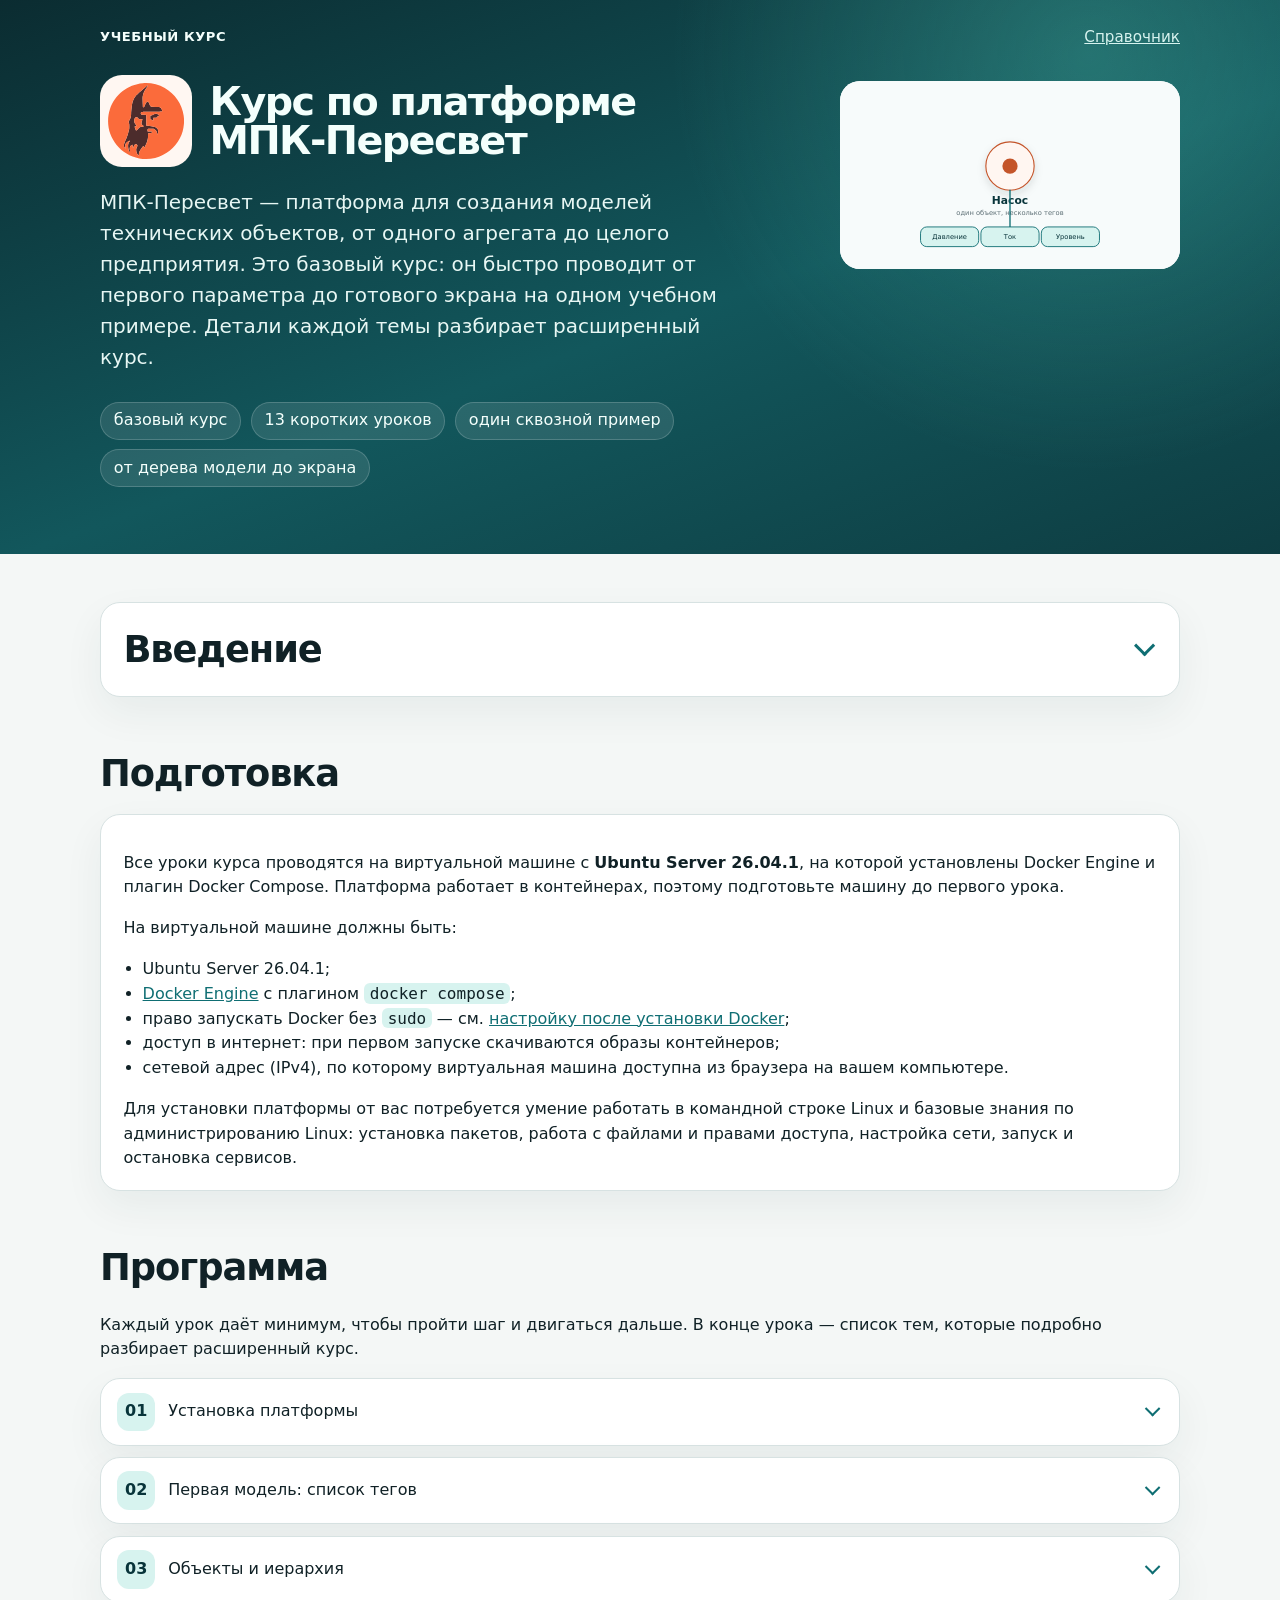
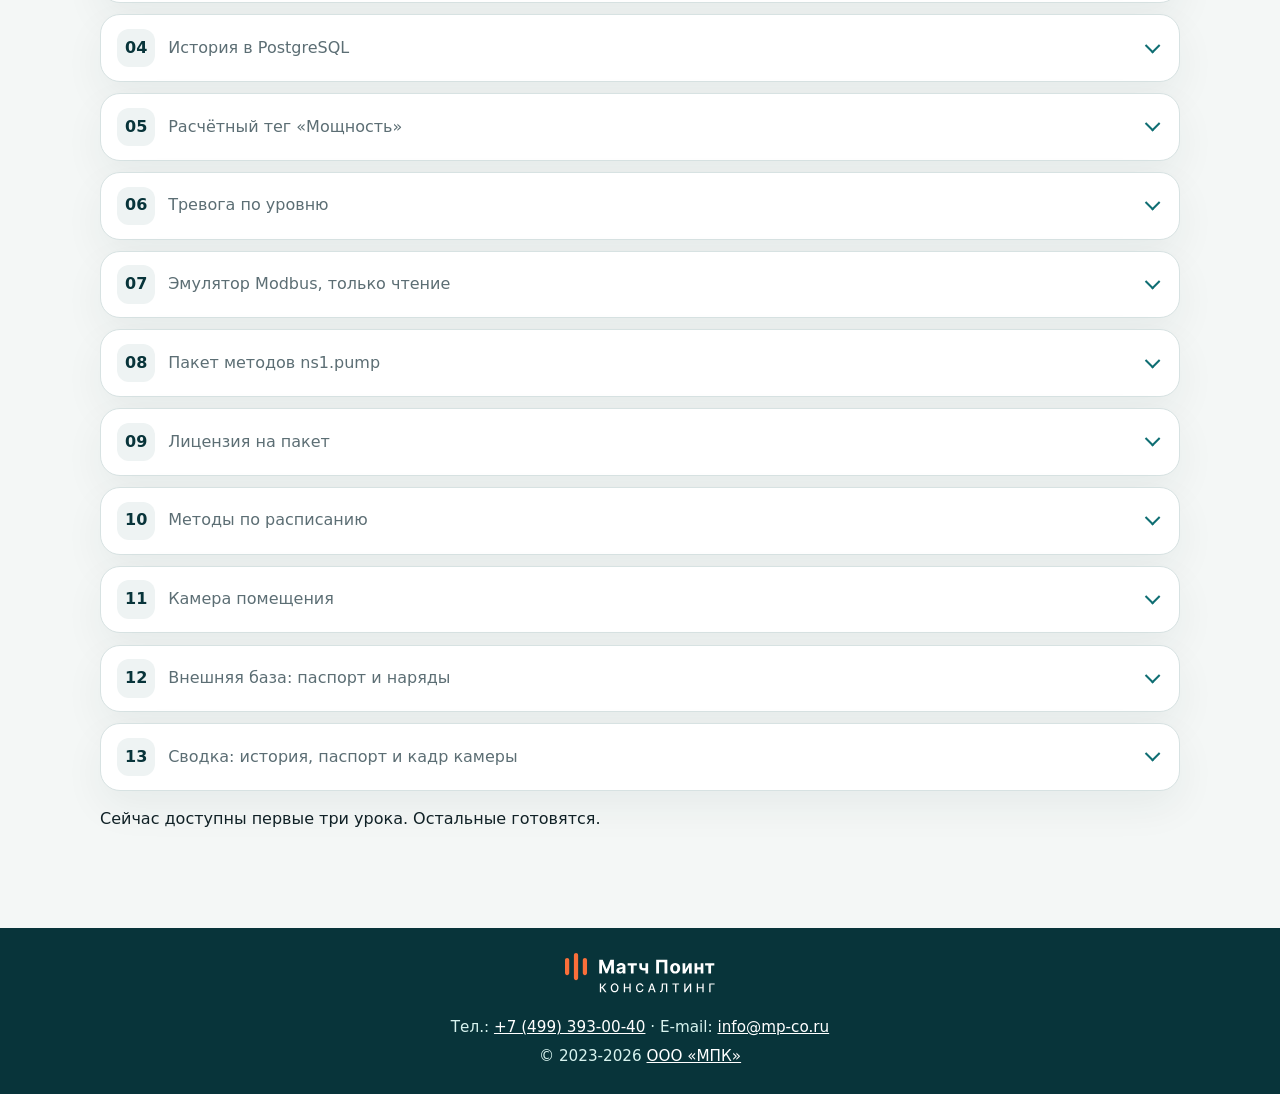
==== 01.base/index.html @ 76dfd1cc "превый урок" ====
<!DOCTYPE html>
<html lang="ru">
<head>
  <meta charset="utf-8">
  <meta name="viewport" content="width=device-width, initial-scale=1">
  <title>Курс по платформе МПК-Пересвет</title>
  <link rel="stylesheet" href="course.css">
</head>
<body>
  <svg class="svg-sprite" aria-hidden="true">
    <symbol id="icon-tree" viewBox="0 0 120 90"><rect x="44" y="6" width="32" height="16" rx="5" fill="#d7f3ef" stroke="#0f6e73"/><path d="M60 22v10M30 32h60M30 32v8M90 32v8" stroke="#0f6e73"/><rect x="14" y="40" width="32" height="16" rx="5" fill="#ffffff" stroke="#0f6e73"/><rect x="74" y="40" width="32" height="16" rx="5" fill="#ffffff" stroke="#0f6e73"/><path d="M30 56v10M22 66h16M22 66v6M38 66v6M90 56v10M82 66h16M82 66v6M98 66v6" stroke="#0f6e73"/><circle cx="22" cy="78" r="4" fill="#d7f3ef" stroke="#0f6e73"/><circle cx="38" cy="78" r="4" fill="#d7f3ef" stroke="#0f6e73"/><circle cx="82" cy="78" r="4" fill="#d7f3ef" stroke="#0f6e73"/><circle cx="98" cy="78" r="4" fill="#fff6f1" stroke="#0f6e73"/></symbol>
    <symbol id="icon-events" viewBox="0 0 120 90"><rect x="6" y="8" width="30" height="18" rx="5" fill="#ffffff" stroke="#0f6e73"/><circle cx="21" cy="17" r="4" fill="#d7f3ef" stroke="#0f6e73"/><g><path d="M21 38l11 19h-22Z" fill="#fff6f1" stroke="#c4552a"/><path d="M21 44v6" stroke="#c4552a"/></g><circle cx="21" cy="74" r="10" fill="#fff" stroke="#0f6e73"/><path d="M21 68v6l4 3" stroke="#0f6e73"/><path d="M38 17c18 0 18 28 34 28M34 47h38M33 74c20 0 20-29 39-29" stroke="#0f6e73"/><rect x="74" y="30" width="40" height="30" rx="5" fill="#d7f3ef" stroke="#0f6e73"/><text x="94" y="50" text-anchor="middle" font-size="11" font-weight="700" fill="#08343a" stroke="none">f(x)</text></symbol>
    <symbol id="icon-model" viewBox="0 0 120 90"><rect x="6" y="6" width="30" height="20" rx="5" fill="#ffffff" stroke="#0f6e73"/><path d="M12 12h18M12 18h10" stroke="#0f6e73"/><rect x="6" y="34" width="30" height="20" rx="5" fill="#ffffff" stroke="#0f6e73"/><circle cx="21" cy="44" r="5" fill="#d7f3ef" stroke="#0f6e73"/><path d="M8 64v18c0 5 26 5 26 0v-18" fill="#ffffff" stroke="#0f6e73"/><ellipse cx="21.0" cy="64" rx="13.0" ry="4" fill="#d7f3ef" stroke="#0f6e73"/><path d="M38 16c16 0 16 28 32 28M38 44h32M36 72c18 0 18-28 34-28" stroke="#0f6e73"/><circle cx="92" cy="44" r="22" fill="#d7f3ef" stroke="#0f6e73"/><path d="M84 36v16M84 44h16M100 36v16" stroke="#0f6e73"/><circle cx="84" cy="36" r="3" fill="#ffffff" stroke="#0f6e73"/><circle cx="84" cy="52" r="3" fill="#ffffff" stroke="#0f6e73"/><circle cx="100" cy="36" r="3" fill="#ffffff" stroke="#0f6e73"/><circle cx="100" cy="52" r="3" fill="#ffffff" stroke="#0f6e73"/></symbol>
    <symbol id="icon-method" viewBox="0 0 120 90"><rect x="4" y="32" width="30" height="22" rx="5" fill="#ffffff" stroke="#0f6e73"/><circle cx="19" cy="43" r="4" fill="#d7f3ef" stroke="#0f6e73"/><path d="M36 43H44" stroke="#0f6e73"/><path d="M42 39l6 4-6 4" fill="#0f6e73" stroke="none"/><rect x="48" y="24" width="36" height="38" rx="5" fill="#d7f3ef" stroke="#0f6e73"/><text x="66" y="48" text-anchor="middle" font-size="11" font-weight="700" fill="#08343a" stroke="none">f(x)</text><path d="M86 43H94" stroke="#0f6e73"/><path d="M92 39l6 4-6 4" fill="#0f6e73" stroke="none"/><rect x="98" y="33" width="20" height="20" rx="10" fill="#fff6f1" stroke="#c4552a"/><path d="M66 22V10M52 10h28" stroke="#c4552a"/><path d="M54 70v12c0 5 24 5 24 0v-12" fill="#ffffff" stroke="#0f6e73"/><ellipse cx="66.0" cy="70" rx="12.0" ry="4" fill="#d7f3ef" stroke="#0f6e73"/></symbol>
    <symbol id="icon-api" viewBox="0 0 120 90"><rect x="4" y="26" width="44" height="36" rx="5" fill="#d7f3ef" stroke="#0f6e73"/><path d="M12 36h28M12 44h20M12 52h24" stroke="#0f6e73"/><path d="M50 22H70" stroke="#0f6e73"/><path d="M68 18l6 4-6 4" fill="#0f6e73" stroke="none"/><path d="M50 44H70" stroke="#0f6e73"/><path d="M68 40l6 4-6 4" fill="#0f6e73" stroke="none"/><path d="M50 66H70" stroke="#0f6e73"/><path d="M68 62l6 4-6 4" fill="#0f6e73" stroke="none"/><rect x="76" y="10" width="40" height="22" rx="5" fill="#ffffff" stroke="#0f6e73"/><text x="96" y="25" text-anchor="middle" font-size="10" font-weight="700" fill="#08343a" stroke="none">ERP</text><rect x="76" y="34" width="40" height="20" rx="5" fill="#ffffff" stroke="#0f6e73"/><text x="96" y="48" text-anchor="middle" font-size="10" font-weight="700" fill="#08343a" stroke="none">MES</text><rect x="76" y="56" width="40" height="22" rx="5" fill="#ffffff" stroke="#0f6e73"/><text x="96" y="71" text-anchor="middle" font-size="10" font-weight="700" fill="#08343a" stroke="none">BI</text></symbol>
    <symbol id="icon-screen" viewBox="0 0 120 90"><rect x="8" y="6" width="104" height="64" rx="5" fill="#ffffff" stroke="#0f6e73"/><path d="M44 80h32M60 70v10" stroke="#0f6e73"/><path d="M16 52l14-14 12 8 14-20 12 10" stroke="#c4552a"/><rect x="76" y="16" width="30" height="22" rx="5" fill="#d7f3ef" stroke="#0f6e73"/><path d="M80 34h6v-8h-6zM89 34h6v-12h-6zM98 34h6v-5h-6z" fill="#0f6e73" stroke="none"/><rect x="76" y="44" width="30" height="18" rx="5" fill="#fff6f1" stroke="#c4552a"/><circle cx="91" cy="53" r="4" fill="#c4552a" stroke="none"/></symbol>
    <symbol id="icon-package" viewBox="0 0 120 90"><path d="M20 30 60 12l40 18-40 18-40-18Z" fill="#d7f3ef" stroke="#0f6e73"/><path d="M20 30v34l40 18 40-18V30M60 48v34" fill="none" stroke="#0f6e73"/><rect x="28" y="44" width="22" height="12" rx="5" fill="#ffffff" stroke="#0f6e73"/><rect x="28" y="60" width="22" height="12" rx="5" fill="#ffffff" stroke="#0f6e73"/><rect x="70" y="52" width="22" height="12" rx="5" fill="#ffffff" stroke="#0f6e73"/><text x="39" y="54" text-anchor="middle" font-size="9" font-weight="700" fill="#08343a" stroke="none">f</text><text x="39" y="70" text-anchor="middle" font-size="9" font-weight="700" fill="#08343a" stroke="none">f</text><text x="81" y="62" text-anchor="middle" font-size="9" font-weight="700" fill="#08343a" stroke="none">f</text></symbol>
    <symbol id="icon-build" viewBox="0 0 120 90"><rect x="42" y="6" width="36" height="16" rx="5" fill="#d7f3ef" stroke="#0f6e73"/><path d="M60 22v12M30 34h60M30 34v8M90 34v8" stroke="#0f6e73"/><rect x="12" y="42" width="36" height="16" rx="5" fill="#ffffff" stroke="#0f6e73"/><rect x="72" y="42" width="36" height="16" rx="5" fill="#ffffff" stroke="#0f6e73"/><path d="M90 58v10" stroke="#0f6e73"/><rect x="70" y="68" width="40" height="16" rx="8" fill="#fff6f1" stroke="#c4552a"/><text x="90" y="80" text-anchor="middle" font-size="10" font-weight="700" fill="#c4552a" stroke="none">1.0</text></symbol>
    <symbol id="icon-history" viewBox="0 0 120 90"><rect x="40" y="10" width="38" height="62" fill="#d7f3ef" stroke="none"/><path d="M8 72h106M8 72V8" stroke="#0f6e73"/><path d="M40 10v62M78 10v62" stroke="#c4552a"/><path d="M10 56l12-10 12 6 12-20 12 8 12-14 12 16 12-8 12 4" stroke="#0f6e73"/><circle cx="46" cy="32" r="3" fill="#ffffff" stroke="#0f6e73"/><circle cx="58" cy="40" r="3" fill="#ffffff" stroke="#0f6e73"/><circle cx="70" cy="26" r="3" fill="#ffffff" stroke="#0f6e73"/></symbol>
    <symbol id="icon-alert" viewBox="0 0 120 90"><path d="M8 72h70M8 72V10" stroke="#0f6e73"/><path d="M8 30h70" stroke="#c4552a"/><path d="M10 62l12-8 12 4 12-20 12-10 12 6" stroke="#0f6e73"/><path d="M78 46H86" stroke="#0f6e73"/><path d="M84 42l6 4-6 4" fill="#0f6e73" stroke="none"/><rect x="90" y="32" width="26" height="28" rx="5" fill="#d7f3ef" stroke="#0f6e73"/><text x="103" y="50" text-anchor="middle" font-size="12" font-weight="700" fill="#08343a" stroke="none">f</text><g><path d="M103 68l11 19h-22Z" fill="#fff6f1" stroke="#c4552a"/><path d="M103 74v6" stroke="#c4552a"/></g><path d="M103 60v8" stroke="#0f6e73"/></symbol>
    <symbol id="icon-modbus" viewBox="0 0 120 90"><rect x="6" y="18" width="40" height="52" rx="5" fill="#ffffff" stroke="#0f6e73"/><circle cx="16" cy="28" r="3" fill="#c4552a" stroke="#0f6e73"/><circle cx="26" cy="28" r="3" fill="#d7f3ef" stroke="#0f6e73"/><path d="M14 40h24M14 48h24M14 56h24" stroke="#0f6e73"/><path d="M46 44h12c6 0 6-10 12-10s6 20 12 20 6-10 12-10h6" stroke="#c4552a"/><rect x="98" y="32" width="18" height="24" rx="5" fill="#d7f3ef" stroke="#0f6e73"/><circle cx="107" cy="44" r="4" fill="#ffffff" stroke="#0f6e73"/><text x="26" y="84" text-anchor="middle" font-size="9" font-weight="700" fill="#0f6e73" stroke="none">Modbus</text></symbol>
    <symbol id="icon-license" viewBox="0 0 120 90"><path d="M10 34 42 20l32 14-32 14-32-14Z" fill="#d7f3ef" stroke="#0f6e73"/><path d="M10 34v28l32 14 32-14V34M42 48v28" fill="none" stroke="#0f6e73"/><path d="M86 40v-10a12 12 0 0 1 24 0v10" fill="none" stroke="#c4552a"/><rect x="80" y="40" width="36" height="30" rx="6" fill="#fff6f1" stroke="#c4552a"/><circle cx="98" cy="52" r="4" fill="#c4552a" stroke="none"/><path d="M98 56v6" stroke="#c4552a"/></symbol>
    <symbol id="icon-calendar" viewBox="0 0 120 90"><circle cx="22" cy="24" r="16" fill="#ffffff" stroke="#0f6e73"/><path d="M22 14v10l7 5" stroke="#0f6e73"/><path d="M40 24H56" stroke="#0f6e73"/><path d="M54 20l6 4-6 4" fill="#0f6e73" stroke="none"/><rect x="60" y="12" width="30" height="24" rx="5" fill="#d7f3ef" stroke="#0f6e73"/><text x="75" y="29" text-anchor="middle" font-size="12" font-weight="700" fill="#08343a" stroke="none">f</text><rect x="8" y="52" width="34" height="26" rx="5" fill="#ffffff" stroke="#0f6e73"/><circle cx="25" cy="65" r="6" fill="#d7f3ef" stroke="#0f6e73"/><path d="M42 60l8-5v20l-8-5" fill="#ffffff" stroke="#0f6e73"/><path d="M58 54v22c0 5 26 5 26 0v-22" fill="#ffffff" stroke="#0f6e73"/><ellipse cx="71.0" cy="54" rx="13.0" ry="4" fill="#d7f3ef" stroke="#0f6e73"/><rect x="92" y="48" width="24" height="32" rx="5" fill="#fff6f1" stroke="#c4552a"/><path d="M97 72l4-6 4 3 6-9" stroke="#c4552a"/></symbol>
    <symbol id="icon-check" viewBox="0 0 120 90"><rect x="6" y="10" width="74" height="56" rx="5" fill="#ffffff" stroke="#0f6e73"/><path d="M6 22h74" stroke="#0f6e73"/><circle cx="14" cy="16" r="2" fill="#c4552a" stroke="#0f6e73"/><circle cx="22" cy="16" r="2" fill="#d7f3ef" stroke="#0f6e73"/><circle cx="30" cy="16" r="2" fill="#d7f3ef" stroke="#0f6e73"/><path d="M28 44l9 9 18-18" stroke="#c4552a" stroke-width="3"/><path d="M88 34v30c0 5 26 5 26 0v-30" fill="#ffffff" stroke="#0f6e73"/><ellipse cx="101.0" cy="34" rx="13.0" ry="4" fill="#d7f3ef" stroke="#0f6e73"/><text x="101" y="84" text-anchor="middle" font-size="9" font-weight="700" fill="#0f6e73" stroke="none">PG</text></symbol>
    <symbol id="icon-book" viewBox="0 0 120 90"><path d="M10 16h40a10 10 0 0 1 10 10v54a10 10 0 0 0-10-10H10Z" fill="#ffffff" stroke="#0f6e73"/><path d="M110 16H70a10 10 0 0 0-10 10v54a10 10 0 0 1 10-10h40Z" fill="#d7f3ef" stroke="#0f6e73"/><text x="32" y="38" text-anchor="middle" font-size="9" font-weight="700" fill="#0f6e73" stroke="none">Python</text><text x="32" y="56" text-anchor="middle" font-size="9" font-weight="700" fill="#0f6e73" stroke="none">SQL</text><text x="88" y="38" text-anchor="middle" font-size="9" font-weight="700" fill="#0f6e73" stroke="none">Modbus</text><text x="88" y="56" text-anchor="middle" font-size="9" font-weight="700" fill="#0f6e73" stroke="none">Grafana</text></symbol>
    <symbol id="icon-pump" viewBox="0 0 120 90"><rect x="6" y="14" width="30" height="56" rx="6" fill="#ffffff" stroke="#0f6e73"/><rect x="9" y="40" width="24" height="27" rx="3" fill="#d7f3ef" stroke="none"/><path d="M36 60h16" stroke="#0f6e73"/><circle cx="66" cy="60" r="14" fill="#fff6f1" stroke="#c4552a"/><circle cx="66" cy="60" r="4" fill="#c4552a" stroke="none"/><path d="M80 60h34M100 60V40" stroke="#0f6e73"/><circle cx="100" cy="30" r="10" fill="#ffffff" stroke="#0f6e73"/><path d="M100 30l5-5" stroke="#c4552a"/><circle cx="66" cy="30" r="6" fill="#d7f3ef" stroke="#0f6e73"/><path d="M66 36v10" stroke="#0f6e73"/></symbol>
    <symbol id="icon-industry" viewBox="0 0 120 90"><path d="M8 80V44l22-12v12l22-12v12l22-12v48Z" fill="#ffffff" stroke="#0f6e73"/><path d="M80 80V14h12v66" fill="#d7f3ef" stroke="#0f6e73"/><path d="M8 80h104" stroke="#0f6e73"/><rect x="16" y="56" width="12" height="10" rx="5" fill="#d7f3ef" stroke="#0f6e73"/><rect x="38" y="56" width="12" height="10" rx="5" fill="#d7f3ef" stroke="#0f6e73"/><rect x="60" y="56" width="12" height="10" rx="5" fill="#d7f3ef" stroke="#0f6e73"/><circle cx="104" cy="30" r="8" fill="#fff6f1" stroke="#c4552a"/><path d="M101 30h6M104 27v6" stroke="#c4552a"/></symbol>
    <symbol id="icon-maint" viewBox="0 0 120 90"><circle cx="34" cy="44" r="18" fill="#d7f3ef" stroke="#0f6e73"/><circle cx="34" cy="44" r="7" fill="#ffffff" stroke="#0f6e73"/><path d="M34 20v6M34 62v6M10 44h6M52 44h6M17 27l4 4M47 57l4 4M17 61l4-4M47 31l4-4" stroke="#0f6e73"/><path d="M66 70h48M66 70V20" stroke="#0f6e73"/><path d="M68 60l10-4 10 2 10-12 12-16" stroke="#c4552a"/><circle cx="110" cy="30" r="3" fill="#fff6f1" stroke="#c4552a"/></symbol>
    <symbol id="icon-energy" viewBox="0 0 120 90"><rect x="10" y="10" width="50" height="64" rx="5" fill="#ffffff" stroke="#0f6e73"/><rect x="18" y="18" width="34" height="16" rx="5" fill="#d7f3ef" stroke="#0f6e73"/><text x="35" y="30" text-anchor="middle" font-size="9" font-weight="700" fill="#0f6e73" stroke="none">kWh</text><circle cx="24" cy="50" r="5" fill="#d7f3ef" stroke="#0f6e73"/><circle cx="46" cy="50" r="5" fill="#d7f3ef" stroke="#0f6e73"/><path d="M18 64h34" stroke="#0f6e73"/><path d="M86 10 72 44h14l-6 32 24-40H88l8-26Z" fill="#fff6f1" stroke="#c4552a"/></symbol>
    <symbol id="icon-hub" viewBox="0 0 120 90"><circle cx="60" cy="45" r="16" fill="#d7f3ef" stroke="#0f6e73"/><text x="60" y="49" text-anchor="middle" font-size="11" font-weight="700" fill="#0f6e73" stroke="none">M</text><rect x="4" y="8" width="32" height="18" rx="5" fill="#ffffff" stroke="#0f6e73"/><text x="20" y="21" text-anchor="middle" font-size="7" font-weight="700" fill="#0f6e73" stroke="none">SCADA</text><rect x="84" y="8" width="32" height="18" rx="5" fill="#ffffff" stroke="#0f6e73"/><text x="100" y="21" text-anchor="middle" font-size="8" font-weight="700" fill="#0f6e73" stroke="none">MES</text><rect x="4" y="64" width="32" height="18" rx="5" fill="#ffffff" stroke="#0f6e73"/><text x="20" y="77" text-anchor="middle" font-size="8" font-weight="700" fill="#0f6e73" stroke="none">ERP</text><rect x="84" y="64" width="32" height="18" rx="5" fill="#ffffff" stroke="#0f6e73"/><text x="100" y="77" text-anchor="middle" font-size="8" font-weight="700" fill="#0f6e73" stroke="none">LIMS</text><path d="M36 20l12 14M84 20 72 34M36 70l12-14M84 70 72 56" stroke="#0f6e73"/></symbol>
    <symbol id="icon-lab" viewBox="0 0 120 90"><path d="M18 10h20M22 10v24L8 72a6 6 0 0 0 6 8h28a6 6 0 0 0 6-8L34 34V10" fill="#ffffff" stroke="#0f6e73"/><path d="M14 62h28l4 10a4 4 0 0 1-4 6H14a4 4 0 0 1-4-6Z" fill="#d7f3ef" stroke="none"/><rect x="62" y="10" width="50" height="66" rx="5" fill="#ffffff" stroke="#0f6e73"/><path d="M70 22h34M70 32h26M70 42h34M70 52h20" stroke="#0f6e73"/><path d="M84 62l6 6 12-12" stroke="#c4552a" stroke-width="3"/></symbol>
    <symbol id="icon-iot" viewBox="0 0 120 90"><path d="M8 80V46l24-18 24 18v34Z" fill="#d7f3ef" stroke="#0f6e73"/><path d="M20 80V62c0-6 6-10 12-10s12 4 12 10v18" stroke="#0f6e73"/><path d="M32 52v-8M26 58c0-4 3-6 6-6M38 58c0-4-3-6-6-6" stroke="#0f6e73"/><path d="M86 80V40M78 40h16" stroke="#0f6e73"/><path d="M86 40l12-6-12-6" fill="#fff6f1" stroke="#c4552a"/><circle cx="104" cy="66" r="8" fill="#ffffff" stroke="#0f6e73"/><path d="M104 60v6l3 2" stroke="#0f6e73"/><path d="M62 22c6-6 14-6 20 0M66 28c4-4 8-4 12 0" stroke="#c4552a"/><circle cx="72" cy="34" r="2" fill="#c4552a" stroke="#c4552a"/></symbol>
  </svg>
  <header class="hero">
    <div class="wrap">
      <nav class="nav">
        <span class="brand">Учебный курс</span>
        <a href="https://mp-co-ru.github.io/peresvet/index.html">Справочник</a>
      </nav>
      <div class="hero-layout">
        <div class="hero-copy">
          <div class="hero-title">
            <img class="logo" src="pics/logo.svg" alt="Знак МПК-Пересвет">
            <h1>Курс по платформе <span>МПК-Пересвет</span></h1>
          </div>
          <p class="lead">МПК-Пересвет — платформа для создания моделей технических объектов, от одного агрегата до целого предприятия. Это базовый курс: он быстро проводит от первого параметра до готового экрана на одном учебном примере. Детали каждой темы разбирает расширенный курс.</p>
          <ul class="pills">
            <li>базовый курс</li>
            <li>13 коротких уроков</li>
            <li>один сквозной пример</li>
            <li>от дерева модели до экрана</li>
          </ul>
        </div>
        <figure class="hero-anim">
          <img src="pics/grow.svg" alt="Анимация: модель растёт от одного насоса к насосной линии и затем к модели цеха">
        </figure>
      </div>
    </div>
  </header>

  <main>
    <section class="intro-section">
      <div class="wrap">
        <details class="intro">
          <summary><h2>Введение</h2><span class="chev" aria-hidden="true"></span></summary>
        <section class="intro-part">
      <div class="wrap">
        <h2>Модель объекта</h2>
        <p>Главная задача платформы — создание модели объекта. Модель описывает объект целиком: из каких частей он состоит, какие параметры есть у каждой части, откуда берутся значения этих параметров и что должно происходить, когда они меняются.</p>
        <p>Параметр — любая величина, которая характеризует объект: давление в трубопроводе, уровень в баке, ток двигателя, температура в помещении, состояние «включён / выключен». В платформе параметр называется <b>тегом</b>. Значения тега хранятся вместе со временем, поэтому по каждому параметру доступно не только текущее значение, но и вся история.</p>
        <p>Объектом может быть отдельный насос, технологическая линия, цех или целое предприятие. Модель строится постепенно: сначала несколько параметров, затем вложенные узлы, расчёты, тревоги, подключение приборов, камер и внешних систем.</p>
        <p>Модель — единая точка доступа к данным объекта. Коннекторы записывают в теги показания приборов, методы рассчитывают значения и реагируют на события, экраны Grafana и внешние информационные системы читают данные по тем же тегам. Где физически хранятся данные — в PostgreSQL, VictoriaMetrics, во внешней базе или их возвращает метод, — для потребителя значения не имеет: он обращается к тегу модели.</p>
        <p>Модель в МПК-Пересвет состоит из двух частей.</p>
        <div class="grid model-grid">
          <article class="card"><svg class="card-icon"><use href="#icon-tree"></use></svg><div class="k">Стати&shy;ческая модель</div><p>Иерархия сущностей: объекты, теги, тревоги, методы, расписания. Глубина дерева не ограничена — от отдельного датчика до предприятия. Каждое значение тега хранится с меткой времени и кодом качества — признаком того, можно ли доверять значению.</p></article>
          <article class="card"><svg class="card-icon"><use href="#icon-events"></use></svg><div class="k">Динами&shy;ческая модель</div><p>Набор методов, которые запускаются по событиям: изменилось значение тега, возникла тревога, сработало расписание. Метод рассчитывает значения тегов, определяет, наступила ли тревога, формирует отчёт или отправляет письмо.</p></article>
        </div>
        <p>Источники событий тоже входят в модель. Расписание генерирует события по таймеру: каждую минуту, каждый час, раз в сутки. Тревога сообщает, что с объектом что-то не так. В простом случае значение параметра выходит за допустимую границу — например, уровень в баке поднимается выше 90 %. В сложном тревогу определяет метод: выполняет расчёт по нескольким параметрам и решает, возникла тревога или нет.</p>
      </div>
        </section>

        <section class="intro-part">
      <div class="wrap">
        <h2>Область применения</h2>
        <p>Платформа подходит везде, где данные нужно собрать, сохранить, обработать и показать — от проектов автоматизации на промышленных предприятиях до отдельных прикладных приложений.</p>
        <div class="grid area-grid">
          <article class="card"><svg class="card-icon"><use href="#icon-industry"></use></svg><div class="k">Промыш&shy;ленная автомати&shy;зация</div><p>Диспетчеризация цехов и производственных площадок: сбор данных с контроллеров и приборов, мнемосхемы, тревоги, история технологических параметров.</p></article>
          <article class="card"><svg class="card-icon"><use href="#icon-maint"></use></svg><div class="k">Мониторинг оборудо&shy;вания</div><p>Наработка, режимы и состояние агрегатов. Методы считают показатели эффективности, выявляют отклонения и готовят данные для планирования обслуживания.</p></article>
          <article class="card"><svg class="card-icon"><use href="#icon-energy"></use></svg><div class="k">Учёт энерго&shy;ресурсов</div><p>Электроэнергия, тепло, вода и газ по счётчикам и узлам учёта. Балансы, удельные расходы, отчёты за смену, сутки и месяц.</p></article>
          <article class="card"><svg class="card-icon"><use href="#icon-hub"></use></svg><div class="k">Интеграция информа&shy;ционных систем</div><p>Единая модель поверх АСУ ТП, MES, ERP и лабораторных баз. Платформа собирает их данные в одном месте и сама служит источником данных для других систем.</p></article>
          <article class="card"><svg class="card-icon"><use href="#icon-lab"></use></svg><div class="k">Испыта&shy;тельные стенды и лабора&shy;тории</div><p>Запись измерений во время испытаний, расчёт результатов по методике, формирование протоколов и архив испытаний.</p></article>
          <article class="card"><svg class="card-icon"><use href="#icon-iot"></use></svg><div class="k">Прикладные прило&shy;жения с данными</div><p>Умная теплица, сеть метеостанций, мониторинг экологии, учёт работы спецтехники — любые задачи, где поток данных от датчиков нужно хранить, обрабатывать и показывать.</p></article>
        </div>
      </div>
        </section>

        <section class="intro-part">
      <div class="wrap">
        <h2>Что даёт платформа</h2>
        <div class="grid feature-grid">
          <article class="card"><svg class="card-icon"><use href="#icon-model"></use></svg><div class="k">Одна модель вместо разроз&shy;ненных систем</div><p>Коннекторы читают приборы и контроллеры, камеры отдают видеопоток, интеграционные хранилища подключают внешние базы данных. Всё это становится тегами одной модели.</p></article>
          <article class="card"><svg class="card-icon"><use href="#icon-method"></use></svg><div class="k">Теги, которые вычис&shy;ляет метод</div><p>Значение тега не обязательно хранится в базе. Его может вернуть метод в момент запроса — так в модель попадают расчёты и данные других систем без копирования.</p></article>
          <article class="card"><svg class="card-icon"><use href="#icon-api"></use></svg><div class="k">Источник данных для других систем</div><p>Внешние системы читают теги через API платформы и в одном формате получают историю, расчётные значения и данные подключённых источников.</p></article>
          <article class="card"><svg class="card-icon"><use href="#icon-screen"></use></svg><div class="k">Экраны</div><p>Экраны в Grafana строятся по тем же тегам: тренды, тревоги, видео, табличные данные из внешних баз.</p></article>
          <article class="card"><svg class="card-icon"><use href="#icon-package"></use></svg><div class="k">Повторное исполь&shy;зование</div><p>Методы оформляются пакетами и переносятся между проектами. Пакет можно защитить лицензией.</p></article>
        </div>
      </div>
        </section>

        <section class="intro-part">
      <div class="wrap">
        <h2>Чему научитесь</h2>
        <div class="learn learn-grid">
          <article class="card"><svg class="card-icon"><use href="#icon-build"></use></svg><p>Установить платформу, создать первые теги и собрать из них иерархию объекта.</p></article>
          <article class="card"><svg class="card-icon"><use href="#icon-history"></use></svg><p>Читать историю тега за интервал и ограничивать выборку.</p></article>
          <article class="card"><svg class="card-icon"><use href="#icon-alert"></use></svg><p>Писать методы, которые рассчитывают значения тегов и определяют тревоги.</p></article>
          <article class="card"><svg class="card-icon"><use href="#icon-modbus"></use></svg><p>Получать данные с прибора через коннектор Modbus. Запись в устройство в курс не входит.</p></article>
          <article class="card"><svg class="card-icon"><use href="#icon-license"></use></svg><p>Собирать методы в пакет и защищать пакет лицензией.</p></article>
          <article class="card"><svg class="card-icon"><use href="#icon-calendar"></use></svg><p>Запускать методы по расписанию, подключать камеру и внешнюю базу данных, собирать сводный экран.</p></article>
        </div>
      </div>
        </section>

        <section class="intro-part">
      <div class="wrap">
        <h2>С чего можно начинать</h2>
        <div class="grid start-grid">
          <article class="card"><svg class="card-icon"><use href="#icon-check"></use></svg><div class="k">Нужно</div><p>Виртуальная машина с Ubuntu Server и Docker (раздел «Подготовка»), уверенная работа в браузере и командной строке. Установку платформы разбирает первый урок.</p></article>
          <article class="card"><svg class="card-icon"><use href="#icon-book"></use></svg><div class="k">Не обязательно</div><p>Знание Python, SQL, Modbus и Grafana. Всё необходимое объясняется в тех уроках, где оно появляется.</p></article>
          <article class="card"><svg class="card-icon"><use href="#icon-pump"></use></svg><div class="k">Учебный пример</div><p>Насосная станция «НС-1»: бак, насос, датчики давления, тока и уровня. Каждый урок добавляет к ней что-то новое.</p></article>
        </div>
      </div>
        </section>
        </details>
      </div>
    </section>

    <section id="prep" class="prep-section">
      <div class="wrap">
        <h2>Подготовка</h2>
        <div class="card prep">
          <p>Все уроки курса проводятся на виртуальной машине с <b>Ubuntu Server 26.04.1</b>, на которой установлены Docker Engine и плагин Docker Compose. Платформа работает в контейнерах, поэтому подготовьте машину до первого урока.</p>
          <p>На виртуальной машине должны быть:</p>
          <ul>
            <li>Ubuntu Server 26.04.1;</li>
            <li><a href="https://docs.docker.com/engine/install/">Docker Engine</a> с плагином <code>docker compose</code>;</li>
            <li>право запускать Docker без <code>sudo</code> — см. <a href="https://docs.docker.com/engine/install/linux-postinstall/">настройку после установки Docker</a>;</li>
            <li>доступ в интернет: при первом запуске скачиваются образы контейнеров;</li>
            <li>сетевой адрес (IPv4), по которому виртуальная машина доступна из браузера на вашем компьютере.</li>
          </ul>
          <p>Для установки платформы от вас потребуется умение работать в командной строке Linux и базовые знания по администрированию Linux: установка пакетов, работа с файлами и правами доступа, настройка сети, запуск и остановка сервисов.</p>
        </div>
      </div>
    </section>

    <section id="program">
      <div class="wrap">
        <h2>Программа</h2>
        <p>Каждый урок даёт минимум, чтобы пройти шаг и двигаться дальше. В конце урока — список тем, которые подробно разбирает расширенный курс.</p>
        <ol class="path">
          <li><details><summary><span class="n">01</span><span class="t">Установка платформы</span><span class="chev" aria-hidden="true"></span></summary><div class="more"><ul><li>Установка из готового дистрибутива одной командой.</li><li>Вход в Конфигуратор.</li></ul><a class="open" href="lesson-01.html">Открыть урок →</a></div></details></li>
          <li><details><summary><span class="n">02</span><span class="t">Первая модель: список тегов</span><span class="chev" aria-hidden="true"></span></summary><div class="more"><ul><li>Простейшая модель — теги в корне «Теги», без объектов.</li><li>Параметры давления, тока и уровня.</li><li>Привязка к хранилищу, запись значения и чтение его обратно.</li></ul><a class="open" href="lesson-02.html">Открыть урок →</a></div></details></li>
          <li><details><summary><span class="n">03</span><span class="t">Объекты и иерархия</span><span class="chev" aria-hidden="true"></span></summary><div class="more"><ul><li>Папка «Цех», объекты «НС-1» и «Насос».</li><li>Перенос тегов в объект.</li><li>Зачем модели иерархия.</li></ul><a class="open" href="lesson-03.html">Открыть урок →</a></div></details></li>
          <li class="later"><details><summary><span class="n">04</span><span class="t">История в PostgreSQL</span><span class="chev" aria-hidden="true"></span></summary><div class="more"><ul><li>Чтение истории за интервал, ограничение выборки.</li><li>Чем последнее значение отличается от истории.</li></ul><span class="soon">Урок готовится</span></div></details></li>
          <li class="later"><details><summary><span class="n">05</span><span class="t">Расчётный тег «Мощность»</span><span class="chev" aria-hidden="true"></span></summary><div class="more"><ul><li>Первый метод: мощность двигателя по току.</li><li>Запуск метода при изменении значения тега.</li><li>Результат расчёта записывается в отдельный тег.</li></ul><span class="soon">Урок готовится</span></div></details></li>
          <li class="later"><details><summary><span class="n">06</span><span class="t">Тревога по уровню</span><span class="chev" aria-hidden="true"></span></summary><div class="more"><ul><li>Тревога по границе: уровень в баке выше 90 %.</li><li>Тревога по результату расчёта метода.</li><li>Активные тревоги и их квитирование.</li></ul><span class="soon">Урок готовится</span></div></details></li>
          <li class="later"><details><summary><span class="n">07</span><span class="t">Эмулятор Modbus, только чтение</span><span class="chev" aria-hidden="true"></span></summary><div class="more"><ul><li>Запуск эмулятора насосной станции.</li><li>Коннектор Modbus и привязка регистров к тегам.</li><li>Значения приходят сами, без ручной записи.</li></ul><span class="soon">Урок готовится</span></div></details></li>
          <li class="later"><details><summary><span class="n">08</span><span class="t">Пакет методов ns1.pump</span><span class="chev" aria-hidden="true"></span></summary><div class="more"><ul><li>Методы из уроков 5 и 6 собираются в пакет.</li><li>Описание пакета и параметров методов.</li><li>Перенос пакета в другой проект.</li></ul><span class="soon">Урок готовится</span></div></details></li>
          <li class="later"><details><summary><span class="n">09</span><span class="t">Лицензия на пакет</span><span class="chev" aria-hidden="true"></span></summary><div class="more"><ul><li>Зачем защищать методы.</li><li>Привязка пакета к лицензии.</li><li>Как ведёт себя пакет без лицензии.</li></ul><span class="soon">Урок готовится</span></div></details></li>
          <li class="later"><details><summary><span class="n">10</span><span class="t">Методы по расписанию</span><span class="chev" aria-hidden="true"></span></summary><div class="more"><ul><li>Расписание генерирует события по таймеру.</li><li>Метод, который раз в час считает итоги.</li><li>Отчёт за период.</li></ul><span class="soon">Урок готовится</span></div></details></li>
          <li class="later"><details><summary><span class="n">11</span><span class="t">Камера помещения</span><span class="chev" aria-hidden="true"></span></summary><div class="more"><ul><li>Объект «Помещение» и подключение IP-камеры.</li><li>Видео и кадр камеры в модели.</li><li>Видеоархив.</li></ul><span class="soon">Урок готовится</span></div></details></li>
          <li class="later"><details><summary><span class="n">12</span><span class="t">Внешняя база: паспорт и наряды</span><span class="chev" aria-hidden="true"></span></summary><div class="more"><ul><li>Интеграционное хранилище PostgreSQL.</li><li>Операции чтения и операция по умолчанию.</li><li>Паспорт насоса и наряды как теги модели.</li></ul><span class="soon">Урок готовится</span></div></details></li>
          <li class="later"><details><summary><span class="n">13</span><span class="t">Сводка: история, паспорт и кадр камеры</span><span class="chev" aria-hidden="true"></span></summary><div class="more"><ul><li>Сводный экран в Grafana.</li><li>Тренды, тревоги, данные внешней базы и кадр камеры на одном экране.</li><li>Все данные берутся через одну модель.</li></ul><span class="soon">Урок готовится</span></div></details></li>
        </ol>
        <p>Сейчас доступны первые три урока. Остальные готовятся.</p>
      </div>
    </section>
  </main>
  <footer class="footer">
    <div class="wrap footer-inner">
      <a class="footer-logo" href="https://matchpoint-consulting.ru/"><img src="pics/mpc-logo.svg" alt="Логотип ООО Матч Поинт Консалтинг"></a>
      <p class="footer-contacts">Тел.: <a href="tel:+74993930040">+7 (499) 393-00-40</a> · E-mail: <a href="mailto:info@mp-co.ru">info@mp-co.ru</a></p>
      <p>© 2023-2026 <a href="https://matchpoint-consulting.ru/">ООО «МПК»</a></p>
    </div>
  </footer>
</body>
</html>
---- 01.base/course.css ----
:root {
  --ink: #102126;
  --muted: #5c6e74;
  --teal: #0f6e73;
  --teal-deep: #08343a;
  --mint: #d7f3ef;
  --sand: #f4f7f6;
  --line: #d7e2e2;
  --card: #ffffff;
  --warn: #c4552a;
}

* { box-sizing: border-box; }

body {
  margin: 0;
  color: var(--ink);
  background: var(--sand);
  font-family: "Segoe UI", "PT Sans", "DejaVu Sans", sans-serif;
  line-height: 1.55;
}

a { color: var(--teal); }

.svg-sprite {
  position: absolute;
  width: 0;
  height: 0;
  overflow: hidden;
}

.hero {
  background:
    radial-gradient(circle at 85% 10%, rgba(90, 210, 190, 0.28), transparent 26rem),
    linear-gradient(160deg, #0b2c31 0%, #12575c 55%, #0e3d42 100%);
  color: #f4fffc;
  padding: 1.2rem 0 3.2rem;
}

.hero a { color: #d7f3ef; }

.wrap {
  width: min(1080px, calc(100% - 2rem));
  margin: 0 auto;
}

.nav {
  display: flex;
  justify-content: space-between;
  gap: 1rem;
  align-items: center;
  padding: 0.4rem 0 1.6rem;
  font-size: 0.95rem;
}

.brand { font-weight: 700; letter-spacing: 0.04em; text-transform: uppercase; font-size: 0.82rem; }

.hero-layout {
  display: flex;
  align-items: flex-start;
  gap: 1.75rem;
}

.hero-copy { flex: 1 1 42rem; min-width: 0; }

.hero-anim {
  flex: 0 0 340px;
  width: 340px;
  margin: 0.4rem 0 0;
}

.hero-anim img {
  display: block;
  width: 100%;
  height: auto;
  border-radius: 20px;
  background: #f7fbfb;
}

@media (max-width: 980px) {
  .hero-layout { display: block; }
  .hero-anim { width: min(520px, 100%); margin-top: 1.4rem; }
}

.hero-title {
  display: flex;
  align-items: center;
  gap: 1.1rem;
  margin-bottom: 1rem;
}

@media (max-width: 860px) {
  .hero-grid { grid-template-columns: 1fr; }
}

.logo {
  width: 92px;
  height: 92px;
  flex: 0 0 auto;
  background: #fff7f2;
  border-radius: 22px;
  padding: 8px;
}

h1 {
  margin: 0;
  max-width: none;
  font-size: clamp(2.4rem, 5.4vw, 4.2rem);
  line-height: 0.98;
  letter-spacing: -0.04em;
}

.hero h1 { font-size: clamp(2rem, 3.1vw, 3.25rem); }
.hero h1 span { display: block; }

.nav-logo {
  width: 36px;
  height: 36px;
  vertical-align: middle;
  background: #fff7f2;
  border-radius: 8px;
  padding: 2px;
}

.lead {
  max-width: 40rem;
  font-size: 1.25rem;
}

.hero .lead { color: #e7f7f4; }

.actions { display: flex; flex-wrap: wrap; gap: 0.8rem; margin-top: 1.6rem; }

.btn {
  display: inline-block;
  padding: 0.85rem 1.2rem;
  border-radius: 999px;
  text-decoration: none;
  font-weight: 700;
}

.hero a.btn-main { background: #f4fffc; color: #08343a; }
.hero a.btn-ghost { border: 1px solid rgba(255,255,255,0.45); color: #ffffff; }

.pills { display: flex; flex-wrap: wrap; gap: 0.6rem; margin-top: 1.8rem; padding: 0; list-style: none; }
.pills li {
  background: rgba(255,255,255,0.1);
  border: 1px solid rgba(255,255,255,0.18);
  border-radius: 999px;
  padding: 0.35rem 0.8rem;
}

section { padding: 3rem 0; }
section h2 { font-size: clamp(1.7rem, 3vw, 2.3rem); margin: 0 0 0.8rem; letter-spacing: -0.03em; }

.grid, .learn {
  display: grid;
  gap: 1rem;
}

.model-grid,
.start-grid {
  grid-template-columns: repeat(3, minmax(0, 1fr));
}

.model-grid {
  grid-template-columns: repeat(2, minmax(0, 1fr));
}

.feature-grid,
.learn-grid,
.area-grid {
  grid-template-columns: repeat(6, minmax(0, 1fr));
}

.feature-grid .card,
.learn-grid .card,
.area-grid .card {
  grid-column: span 2;
}

.feature-grid .card:nth-child(4),
.feature-grid .card:nth-child(5) {
  grid-column: span 3;
}

.card, .path > li, .step, .figure {
  background: var(--card);
  border: 1px solid var(--line);
  border-radius: 20px;
  box-shadow: 0 16px 40px rgba(8, 52, 58, 0.06);
}

.card { padding: 1.1rem 1.15rem 1.2rem; }
.card p:last-child { margin-bottom: 0; }
.card .k { color: var(--teal); font-weight: 800; font-size: 0.85rem; letter-spacing: 0.06em; text-transform: uppercase; }

.card-icon {
  float: right;
  width: 8rem;
  height: 6rem;
  margin: 0 0 0.6rem 0.9rem;
  stroke-width: 2;
  stroke-linecap: round;
  stroke-linejoin: round;
  fill: none;
}

.card .k { margin-top: 0; hyphens: auto; }

.feature-grid .card-icon,
.learn-grid .card-icon,
.area-grid .card-icon,
.start-grid .card-icon {
  width: 6.5rem;
  height: 4.9rem;
  margin-left: 0.6rem;
}
.card .k + p { margin-top: 0.6rem; }
.card .card-icon + p { margin-top: 0; }
.card::after { content: ""; display: block; clear: both; }

@media (max-width: 1040px) {
  .model-grid,
  .start-grid,
  .feature-grid,
  .learn-grid,
  .area-grid {
    grid-template-columns: repeat(2, minmax(0, 1fr));
  }

  .feature-grid .card,
  .feature-grid .card:nth-child(4),
  .feature-grid .card:nth-child(5),
  .learn-grid .card,
  .area-grid .card {
    grid-column: auto;
  }
}

@media (max-width: 620px) {
  .model-grid,
  .start-grid,
  .feature-grid,
  .learn-grid,
  .area-grid {
    grid-template-columns: 1fr;
  }
}

.path { list-style: none; padding: 0; margin: 0; display: grid; gap: 0.7rem; }
.path summary {
  display: flex;
  gap: 0.8rem;
  align-items: center;
  padding: 0.85rem 1rem;
  cursor: pointer;
  list-style: none;
}
.path summary::-webkit-details-marker { display: none; }
.path .t { flex: 1 1 auto; }
.chev {
  flex: 0 0 auto;
  width: 0.7rem;
  height: 0.7rem;
  margin-right: 0.3rem;
  border-right: 2px solid var(--teal);
  border-bottom: 2px solid var(--teal);
  transform: translateY(-25%) rotate(45deg);
  transition: transform 0.2s;
}
details[open] > summary .chev { transform: translateY(25%) rotate(-135deg); }

.intro-section { padding-bottom: 0; }
.prep-section { padding-bottom: 0; }
.spoiler { margin: 0.8rem 0; }
.spoiler > summary { cursor: pointer; font-weight: 400; color: var(--teal); }
.spoiler > :not(summary) { margin-left: 1.2rem; }
.prep { padding: 1.2rem 1.4rem; }
.prep ul { margin: 0.4rem 0 0; padding-left: 1.2rem; }
.intro {
  background: var(--card);
  border: 1px solid var(--line);
  border-radius: 20px;
  box-shadow: 0 16px 40px rgba(8, 52, 58, 0.06);
}
.intro > summary {
  display: flex;
  align-items: center;
  justify-content: space-between;
  gap: 1rem;
  padding: 1.1rem 1.4rem;
  cursor: pointer;
  list-style: none;
}
.intro > summary::-webkit-details-marker { display: none; }
.intro > summary h2 { margin: 0; }
.intro > summary .chev { width: 0.95rem; height: 0.95rem; border-width: 0 3px 3px 0; }
.intro .intro-part { padding: 1.6rem 1.4rem; border-top: 1px solid var(--line); }
.intro .intro-part .wrap { width: auto; }
.intro .intro-part h2 { font-size: clamp(1.4rem, 2.4vw, 1.9rem); }
.path .more { padding: 0 1rem 1rem 4.2rem; color: var(--ink); }
.path .more ul { margin: 0 0 0.7rem; padding-left: 1.1rem; }
.path .more li { margin: 0.2rem 0; }
.path .open { font-weight: 700; text-decoration: none; }
.path .soon { color: var(--muted); font-size: 0.9rem; }
.path .n {
  flex: 0 0 auto;
  width: 2.4rem;
  height: 2.4rem;
  display: grid;
  place-items: center;
  border-radius: 12px;
  background: var(--mint);
  color: var(--teal-deep);
  font-weight: 800;
}
.path > li.later { color: var(--muted); }
.path > li.later .n { background: #eef3f3; }

.figure { overflow: hidden; margin: 1rem 0 0; }
.figure img, .figure object { display: block; width: 100%; height: auto; background: white; }
.figure figcaption { padding: 0.85rem 1rem 1rem; color: var(--muted); }

.step { padding: 1rem 1.1rem 1.15rem; margin: 0.9rem 0; }
.step h2 {
  margin: 0.1rem 0 0.6rem;
  line-height: 2.2rem;
  font-size: clamp(1.3rem, 2.2vw, 1.6rem);
}
.step .num {
  float: left;
  width: 2.2rem;
  height: 2.2rem;
  margin: 0 0.8rem 0 0;
  display: grid;
  place-items: center;
  border-radius: 12px;
  background: var(--mint);
  color: var(--teal-deep);
  font-weight: 800;
}

table { width: 100%; border-collapse: collapse; }
th, td { text-align: left; padding: 0.7rem 0.4rem; border-bottom: 1px solid var(--line); }
th { color: var(--muted); font-weight: 700; }

.outcome {
  margin: 1rem 0 1.4rem;
  padding: 1rem 1.3rem 1.1rem;
  border-left: 6px solid var(--teal);
  border-radius: 16px;
  background: var(--mint);
}
.outcome .k {
  color: var(--teal);
  font-weight: 800;
  font-size: 0.85rem;
  letter-spacing: 0.06em;
  text-transform: uppercase;
}
.outcome p { margin: 0.35rem 0 0; font-size: 1.15rem; color: var(--teal-deep); }

.deeper {
  margin: 1.2rem 0;
  padding: 0.4rem 1.2rem 0.6rem;
  border: 1px dashed var(--teal);
  border-radius: 20px;
  background: #eef8f7;
}
.deeper h2 { font-size: 1.15rem; color: var(--teal); }
.check h2 { font-size: 1.15rem; color: var(--warn); }

.check { background: #fff6f1; border: 1px solid #f0d2c4; border-radius: 20px; padding: 0.4rem 1.2rem 0.8rem; }

pre {
  margin: 0.8rem 0;
  padding: 0.85rem 1rem;
  overflow-x: auto;
  background: var(--teal-deep);
  color: #e7f7f4;
  border-radius: 14px;
}
pre code { background: none; padding: 0; color: inherit; }

.cmd-wrap { position: relative; }
.cmd-wrap pre { margin: 0.8rem 0; padding-right: 3.2rem; }
.prompt { user-select: none; -webkit-user-select: none; color: #8fd3cc; }
.copy-btn {
  position: absolute;
  top: 0.5rem;
  right: 0.5rem;
  width: 2rem;
  height: 2rem;
  padding: 0.35rem;
  border: 1px solid rgba(255,255,255,0.25);
  border-radius: 8px;
  background: rgba(255,255,255,0.08);
  color: #e7f7f4;
  cursor: pointer;
}
.copy-btn:hover { background: rgba(255,255,255,0.18); }
.copy-btn.done { color: #8fe3b4; border-color: #8fe3b4; }
.copy-btn svg { display: block; width: 100%; height: 100%; fill: none; stroke: currentColor; stroke-width: 2; stroke-linecap: round; stroke-linejoin: round; }

code { font-family: "DejaVu Sans Mono", ui-monospace, monospace; background: var(--mint); padding: 0.05rem 0.35rem; border-radius: 6px; }

.lesson { padding-top: 1.2rem; }
.lesson h1 { max-width: none; color: var(--ink); font-size: clamp(2.2rem, 5vw, 3.4rem); }
.footer {
  margin-top: 2rem;
  padding: 1.6rem 0;
  background: var(--teal-deep);
  color: #d7f3ef;
  font-size: 0.95rem;
}
.footer a { color: #ffffff; }
.footer-inner { text-align: center; }
.footer-inner p { margin: 0.35rem 0 0; }
.footer-logo { display: inline-block; margin-bottom: 0.6rem; }
.footer-logo img { display: block; height: 40px; width: auto; }

.topbar { background: var(--teal-deep); color: white; }
.topbar a { color: #d7f3ef; }
.topbar .nav > a:first-child {
  display: inline-flex;
  align-items: center;
  gap: 0.7rem;
}
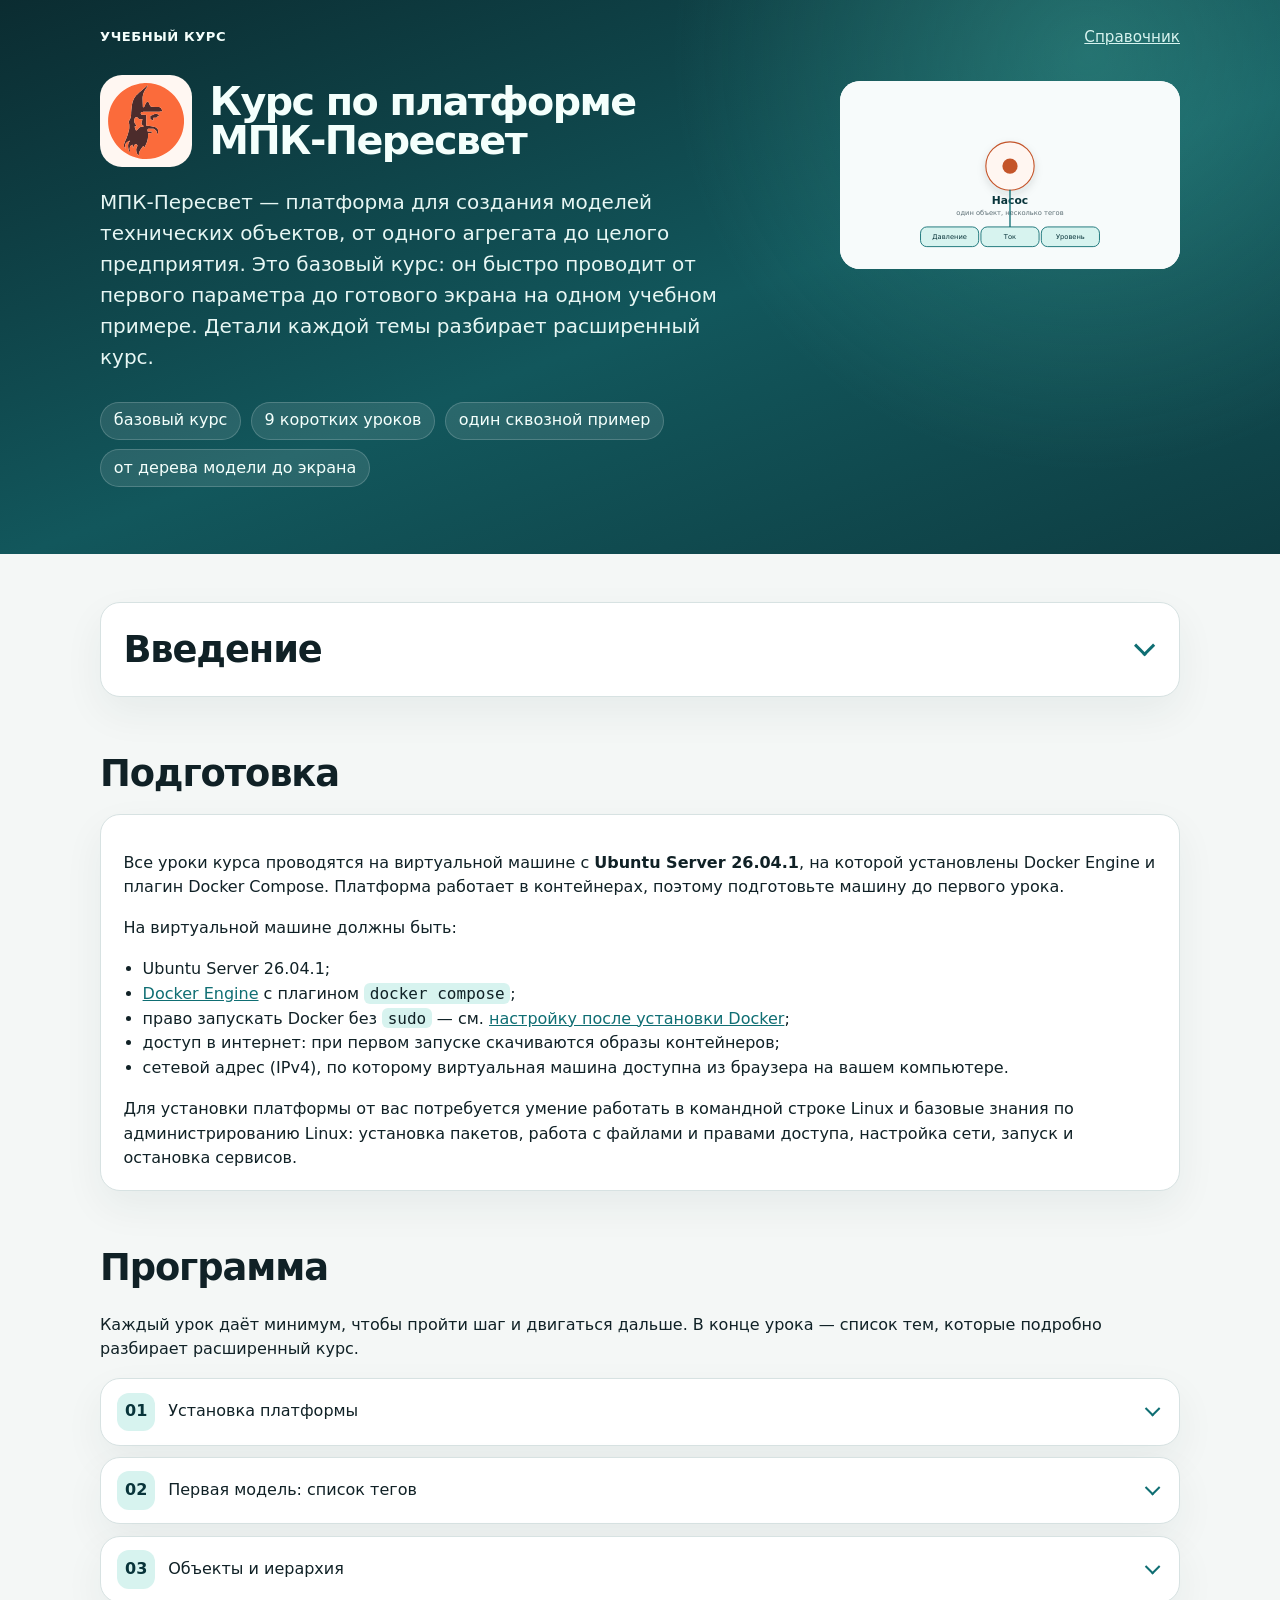
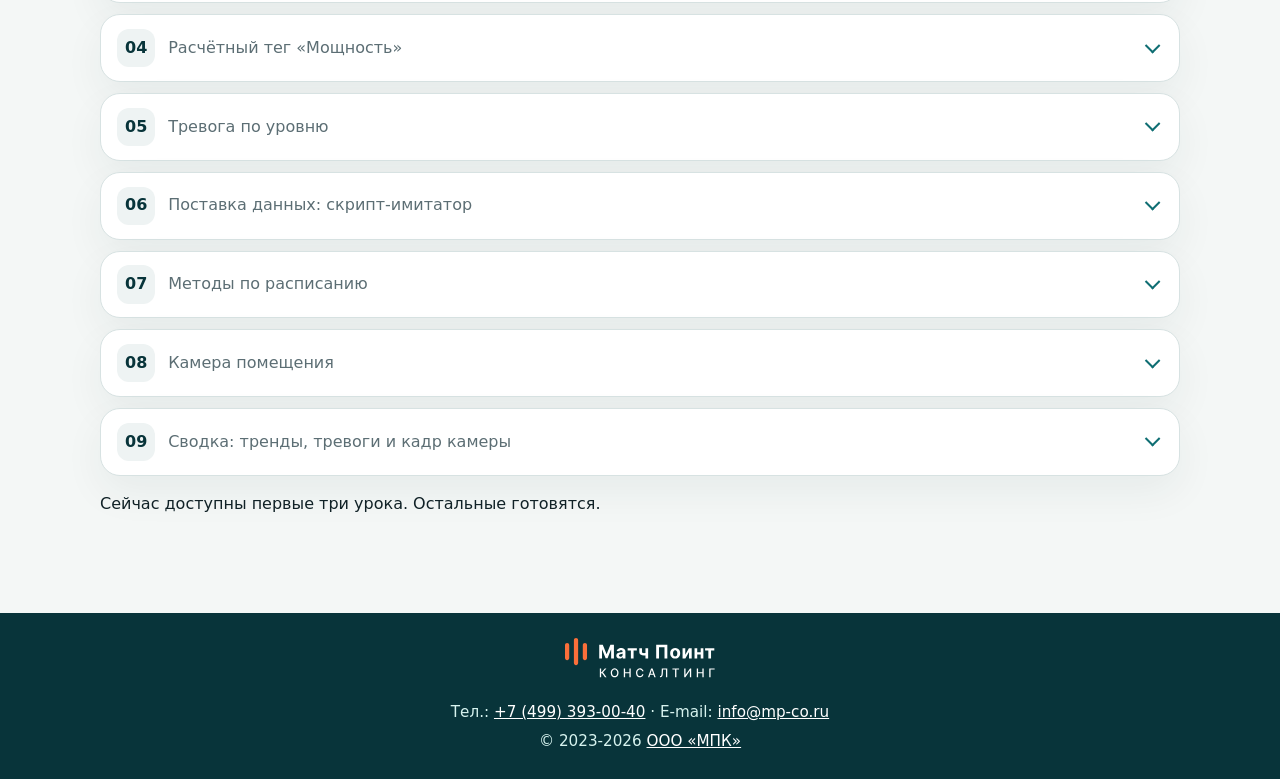
==== commit 8a71a679: "#3 подготовлен урок 3" ====
--- a/01.base/index.html
+++ b/01.base/index.html
@@ -18,11 +18,11 @@
     <symbol id="icon-build" viewBox="0 0 120 90"><rect x="42" y="6" width="36" height="16" rx="5" fill="#d7f3ef" stroke="#0f6e73"/><path d="M60 22v12M30 34h60M30 34v8M90 34v8" stroke="#0f6e73"/><rect x="12" y="42" width="36" height="16" rx="5" fill="#ffffff" stroke="#0f6e73"/><rect x="72" y="42" width="36" height="16" rx="5" fill="#ffffff" stroke="#0f6e73"/><path d="M90 58v10" stroke="#0f6e73"/><rect x="70" y="68" width="40" height="16" rx="8" fill="#fff6f1" stroke="#c4552a"/><text x="90" y="80" text-anchor="middle" font-size="10" font-weight="700" fill="#c4552a" stroke="none">1.0</text></symbol>
     <symbol id="icon-history" viewBox="0 0 120 90"><rect x="40" y="10" width="38" height="62" fill="#d7f3ef" stroke="none"/><path d="M8 72h106M8 72V8" stroke="#0f6e73"/><path d="M40 10v62M78 10v62" stroke="#c4552a"/><path d="M10 56l12-10 12 6 12-20 12 8 12-14 12 16 12-8 12 4" stroke="#0f6e73"/><circle cx="46" cy="32" r="3" fill="#ffffff" stroke="#0f6e73"/><circle cx="58" cy="40" r="3" fill="#ffffff" stroke="#0f6e73"/><circle cx="70" cy="26" r="3" fill="#ffffff" stroke="#0f6e73"/></symbol>
     <symbol id="icon-alert" viewBox="0 0 120 90"><path d="M8 72h70M8 72V10" stroke="#0f6e73"/><path d="M8 30h70" stroke="#c4552a"/><path d="M10 62l12-8 12 4 12-20 12-10 12 6" stroke="#0f6e73"/><path d="M78 46H86" stroke="#0f6e73"/><path d="M84 42l6 4-6 4" fill="#0f6e73" stroke="none"/><rect x="90" y="32" width="26" height="28" rx="5" fill="#d7f3ef" stroke="#0f6e73"/><text x="103" y="50" text-anchor="middle" font-size="12" font-weight="700" fill="#08343a" stroke="none">f</text><g><path d="M103 68l11 19h-22Z" fill="#fff6f1" stroke="#c4552a"/><path d="M103 74v6" stroke="#c4552a"/></g><path d="M103 60v8" stroke="#0f6e73"/></symbol>
-    <symbol id="icon-modbus" viewBox="0 0 120 90"><rect x="6" y="18" width="40" height="52" rx="5" fill="#ffffff" stroke="#0f6e73"/><circle cx="16" cy="28" r="3" fill="#c4552a" stroke="#0f6e73"/><circle cx="26" cy="28" r="3" fill="#d7f3ef" stroke="#0f6e73"/><path d="M14 40h24M14 48h24M14 56h24" stroke="#0f6e73"/><path d="M46 44h12c6 0 6-10 12-10s6 20 12 20 6-10 12-10h6" stroke="#c4552a"/><rect x="98" y="32" width="18" height="24" rx="5" fill="#d7f3ef" stroke="#0f6e73"/><circle cx="107" cy="44" r="4" fill="#ffffff" stroke="#0f6e73"/><text x="26" y="84" text-anchor="middle" font-size="9" font-weight="700" fill="#0f6e73" stroke="none">Modbus</text></symbol>
-    <symbol id="icon-license" viewBox="0 0 120 90"><path d="M10 34 42 20l32 14-32 14-32-14Z" fill="#d7f3ef" stroke="#0f6e73"/><path d="M10 34v28l32 14 32-14V34M42 48v28" fill="none" stroke="#0f6e73"/><path d="M86 40v-10a12 12 0 0 1 24 0v10" fill="none" stroke="#c4552a"/><rect x="80" y="40" width="36" height="30" rx="6" fill="#fff6f1" stroke="#c4552a"/><circle cx="98" cy="52" r="4" fill="#c4552a" stroke="none"/><path d="M98 56v6" stroke="#c4552a"/></symbol>
+    <symbol id="icon-feed" viewBox="0 0 120 90"><rect x="6" y="14" width="52" height="42" rx="5" fill="#ffffff" stroke="#0f6e73"/><path d="M6 26h52" stroke="#0f6e73"/><circle cx="14" cy="20" r="2" fill="#c4552a" stroke="#0f6e73"/><circle cx="22" cy="20" r="2" fill="#d7f3ef" stroke="#0f6e73"/><path d="M14 34l7 5-7 5M27 46h16" stroke="#c4552a"/><path d="M60 36h20" stroke="#0f6e73"/><path d="M78 32l6 4-6 4" fill="#0f6e73" stroke="none"/><path d="M90 30v34c0 5 24 5 24 0V30" fill="#ffffff" stroke="#0f6e73"/><ellipse cx="102" cy="30" rx="12" ry="4" fill="#d7f3ef" stroke="#0f6e73"/><path d="M92 46h5l3-6 4 10 3-4h5" stroke="#c4552a"/></symbol>
+    <symbol id="icon-camera" viewBox="0 0 120 90"><rect x="6" y="24" width="66" height="44" rx="6" fill="#ffffff" stroke="#0f6e73"/><circle cx="39" cy="46" r="13" fill="#d7f3ef" stroke="#0f6e73"/><circle cx="39" cy="46" r="5" fill="#0f6e73" stroke="none"/><circle cx="62" cy="33" r="3" fill="#c4552a" stroke="#0f6e73"/><path d="M72 42l26-14v36l-26-14z" fill="#fff6f1" stroke="#c4552a"/><path d="M106 34v24" stroke="#0f6e73"/></symbol>
     <symbol id="icon-calendar" viewBox="0 0 120 90"><circle cx="22" cy="24" r="16" fill="#ffffff" stroke="#0f6e73"/><path d="M22 14v10l7 5" stroke="#0f6e73"/><path d="M40 24H56" stroke="#0f6e73"/><path d="M54 20l6 4-6 4" fill="#0f6e73" stroke="none"/><rect x="60" y="12" width="30" height="24" rx="5" fill="#d7f3ef" stroke="#0f6e73"/><text x="75" y="29" text-anchor="middle" font-size="12" font-weight="700" fill="#08343a" stroke="none">f</text><rect x="8" y="52" width="34" height="26" rx="5" fill="#ffffff" stroke="#0f6e73"/><circle cx="25" cy="65" r="6" fill="#d7f3ef" stroke="#0f6e73"/><path d="M42 60l8-5v20l-8-5" fill="#ffffff" stroke="#0f6e73"/><path d="M58 54v22c0 5 26 5 26 0v-22" fill="#ffffff" stroke="#0f6e73"/><ellipse cx="71.0" cy="54" rx="13.0" ry="4" fill="#d7f3ef" stroke="#0f6e73"/><rect x="92" y="48" width="24" height="32" rx="5" fill="#fff6f1" stroke="#c4552a"/><path d="M97 72l4-6 4 3 6-9" stroke="#c4552a"/></symbol>
     <symbol id="icon-check" viewBox="0 0 120 90"><rect x="6" y="10" width="74" height="56" rx="5" fill="#ffffff" stroke="#0f6e73"/><path d="M6 22h74" stroke="#0f6e73"/><circle cx="14" cy="16" r="2" fill="#c4552a" stroke="#0f6e73"/><circle cx="22" cy="16" r="2" fill="#d7f3ef" stroke="#0f6e73"/><circle cx="30" cy="16" r="2" fill="#d7f3ef" stroke="#0f6e73"/><path d="M28 44l9 9 18-18" stroke="#c4552a" stroke-width="3"/><path d="M88 34v30c0 5 26 5 26 0v-30" fill="#ffffff" stroke="#0f6e73"/><ellipse cx="101.0" cy="34" rx="13.0" ry="4" fill="#d7f3ef" stroke="#0f6e73"/><text x="101" y="84" text-anchor="middle" font-size="9" font-weight="700" fill="#0f6e73" stroke="none">PG</text></symbol>
-    <symbol id="icon-book" viewBox="0 0 120 90"><path d="M10 16h40a10 10 0 0 1 10 10v54a10 10 0 0 0-10-10H10Z" fill="#ffffff" stroke="#0f6e73"/><path d="M110 16H70a10 10 0 0 0-10 10v54a10 10 0 0 1 10-10h40Z" fill="#d7f3ef" stroke="#0f6e73"/><text x="32" y="38" text-anchor="middle" font-size="9" font-weight="700" fill="#0f6e73" stroke="none">Python</text><text x="32" y="56" text-anchor="middle" font-size="9" font-weight="700" fill="#0f6e73" stroke="none">SQL</text><text x="88" y="38" text-anchor="middle" font-size="9" font-weight="700" fill="#0f6e73" stroke="none">Modbus</text><text x="88" y="56" text-anchor="middle" font-size="9" font-weight="700" fill="#0f6e73" stroke="none">Grafana</text></symbol>
+    <symbol id="icon-book" viewBox="0 0 120 90"><path d="M10 16h40a10 10 0 0 1 10 10v54a10 10 0 0 0-10-10H10Z" fill="#ffffff" stroke="#0f6e73"/><path d="M110 16H70a10 10 0 0 0-10 10v54a10 10 0 0 1 10-10h40Z" fill="#d7f3ef" stroke="#0f6e73"/><text x="32" y="38" text-anchor="middle" font-size="9" font-weight="700" fill="#0f6e73" stroke="none">Python</text><text x="32" y="56" text-anchor="middle" font-size="9" font-weight="700" fill="#0f6e73" stroke="none">SQL</text><text x="88" y="38" text-anchor="middle" font-size="9" font-weight="700" fill="#0f6e73" stroke="none">curl</text><text x="88" y="56" text-anchor="middle" font-size="9" font-weight="700" fill="#0f6e73" stroke="none">Grafana</text></symbol>
     <symbol id="icon-pump" viewBox="0 0 120 90"><rect x="6" y="14" width="30" height="56" rx="6" fill="#ffffff" stroke="#0f6e73"/><rect x="9" y="40" width="24" height="27" rx="3" fill="#d7f3ef" stroke="none"/><path d="M36 60h16" stroke="#0f6e73"/><circle cx="66" cy="60" r="14" fill="#fff6f1" stroke="#c4552a"/><circle cx="66" cy="60" r="4" fill="#c4552a" stroke="none"/><path d="M80 60h34M100 60V40" stroke="#0f6e73"/><circle cx="100" cy="30" r="10" fill="#ffffff" stroke="#0f6e73"/><path d="M100 30l5-5" stroke="#c4552a"/><circle cx="66" cy="30" r="6" fill="#d7f3ef" stroke="#0f6e73"/><path d="M66 36v10" stroke="#0f6e73"/></symbol>
     <symbol id="icon-industry" viewBox="0 0 120 90"><path d="M8 80V44l22-12v12l22-12v12l22-12v48Z" fill="#ffffff" stroke="#0f6e73"/><path d="M80 80V14h12v66" fill="#d7f3ef" stroke="#0f6e73"/><path d="M8 80h104" stroke="#0f6e73"/><rect x="16" y="56" width="12" height="10" rx="5" fill="#d7f3ef" stroke="#0f6e73"/><rect x="38" y="56" width="12" height="10" rx="5" fill="#d7f3ef" stroke="#0f6e73"/><rect x="60" y="56" width="12" height="10" rx="5" fill="#d7f3ef" stroke="#0f6e73"/><circle cx="104" cy="30" r="8" fill="#fff6f1" stroke="#c4552a"/><path d="M101 30h6M104 27v6" stroke="#c4552a"/></symbol>
     <symbol id="icon-maint" viewBox="0 0 120 90"><circle cx="34" cy="44" r="18" fill="#d7f3ef" stroke="#0f6e73"/><circle cx="34" cy="44" r="7" fill="#ffffff" stroke="#0f6e73"/><path d="M34 20v6M34 62v6M10 44h6M52 44h6M17 27l4 4M47 57l4 4M17 61l4-4M47 31l4-4" stroke="#0f6e73"/><path d="M66 70h48M66 70V20" stroke="#0f6e73"/><path d="M68 60l10-4 10 2 10-12 12-16" stroke="#c4552a"/><circle cx="110" cy="30" r="3" fill="#fff6f1" stroke="#c4552a"/></symbol>
@@ -46,7 +46,7 @@
           <p class="lead">МПК-Пересвет — платформа для создания моделей технических объектов, от одного агрегата до целого предприятия. Это базовый курс: он быстро проводит от первого параметра до готового экрана на одном учебном примере. Детали каждой темы разбирает расширенный курс.</p>
           <ul class="pills">
             <li>базовый курс</li>
-            <li>13 коротких уроков</li>
+            <li>9 коротких уроков</li>
             <li>один сквозной пример</li>
             <li>от дерева модели до экрана</li>
           </ul>
@@ -66,7 +66,7 @@
         <section class="intro-part">
       <div class="wrap">
         <h2>Модель объекта</h2>
-        <p>Главная задача платформы — создание модели объекта. Модель описывает объект целиком: из каких частей он состоит, какие параметры есть у каждой части, откуда берутся значения этих параметров и что должно происходить, когда они меняются.</p>
+        <p>Главная задача платформы — создание модели объекта, который мы автоматизируем. Модель описывает объект целиком: из каких частей он состоит, какие параметры есть у каждой части, откуда берутся значения этих параметров и что должно происходить, когда они меняются.</p>
         <p>Параметр — любая величина, которая характеризует объект: давление в трубопроводе, уровень в баке, ток двигателя, температура в помещении, состояние «включён / выключен». В платформе параметр называется <b>тегом</b>. Значения тега хранятся вместе со временем, поэтому по каждому параметру доступно не только текущее значение, но и вся история.</p>
         <p>Объектом может быть отдельный насос, технологическая линия, цех или целое предприятие. Модель строится постепенно: сначала несколько параметров, затем вложенные узлы, расчёты, тревоги, подключение приборов, камер и внешних систем.</p>
         <p>Модель — единая точка доступа к данным объекта. Коннекторы записывают в теги показания приборов, методы рассчитывают значения и реагируют на события, экраны Grafana и внешние информационные системы читают данные по тем же тегам. Где физически хранятся данные — в PostgreSQL, VictoriaMetrics, во внешней базе или их возвращает метод, — для потребителя значения не имеет: он обращается к тегу модели.</p>
@@ -112,11 +112,11 @@
         <h2>Чему научитесь</h2>
         <div class="learn learn-grid">
           <article class="card"><svg class="card-icon"><use href="#icon-build"></use></svg><p>Установить платформу, создать первые теги и собрать из них иерархию объекта.</p></article>
-          <article class="card"><svg class="card-icon"><use href="#icon-history"></use></svg><p>Читать историю тега за интервал и ограничивать выборку.</p></article>
+          <article class="card"><svg class="card-icon"><use href="#icon-history"></use></svg><p>Записывать значения в теги и читать их: последнее значение и историю за интервал.</p></article>
           <article class="card"><svg class="card-icon"><use href="#icon-alert"></use></svg><p>Писать методы, которые рассчитывают значения тегов и определяют тревоги.</p></article>
-          <article class="card"><svg class="card-icon"><use href="#icon-modbus"></use></svg><p>Получать данные с прибора через коннектор Modbus. Запись в устройство в курс не входит.</p></article>
-          <article class="card"><svg class="card-icon"><use href="#icon-license"></use></svg><p>Собирать методы в пакет и защищать пакет лицензией.</p></article>
-          <article class="card"><svg class="card-icon"><use href="#icon-calendar"></use></svg><p>Запускать методы по расписанию, подключать камеру и внешнюю базу данных, собирать сводный экран.</p></article>
+          <article class="card"><svg class="card-icon"><use href="#icon-feed"></use></svg><p>Подавать данные в платформу из своего скрипта через API, как это делает любая внешняя программа.</p></article>
+          <article class="card"><svg class="card-icon"><use href="#icon-calendar"></use></svg><p>Запускать методы по расписанию.</p></article>
+          <article class="card"><svg class="card-icon"><use href="#icon-camera"></use></svg><p>Подключить камеру и собрать сводный экран в Grafana.</p></article>
         </div>
       </div>
         </section>
@@ -126,8 +126,8 @@
         <h2>С чего можно начинать</h2>
         <div class="grid start-grid">
           <article class="card"><svg class="card-icon"><use href="#icon-check"></use></svg><div class="k">Нужно</div><p>Виртуальная машина с Ubuntu Server и Docker (раздел «Подготовка»), уверенная работа в браузере и командной строке. Установку платформы разбирает первый урок.</p></article>
-          <article class="card"><svg class="card-icon"><use href="#icon-book"></use></svg><div class="k">Не обязательно</div><p>Знание Python, SQL, Modbus и Grafana. Всё необходимое объясняется в тех уроках, где оно появляется.</p></article>
-          <article class="card"><svg class="card-icon"><use href="#icon-pump"></use></svg><div class="k">Учебный пример</div><p>Насосная станция «НС-1»: бак, насос, датчики давления, тока и уровня. Каждый урок добавляет к ней что-то новое.</p></article>
+          <article class="card"><svg class="card-icon"><use href="#icon-book"></use></svg><div class="k">Не обязательно</div><p>Знание Python, SQL и Grafana. Всё необходимое объясняется в тех уроках, где оно появляется.</p></article>
+          <article class="card"><svg class="card-icon"><use href="#icon-pump"></use></svg><div class="k">Учебный пример</div><p>Насосная станция: бак, насос, датчики давления, тока и уровня. Каждый урок добавляет к ней что-то новое.</p></article>
         </div>
       </div>
         </section>
@@ -160,17 +160,13 @@
         <ol class="path">
           <li><details><summary><span class="n">01</span><span class="t">Установка платформы</span><span class="chev" aria-hidden="true"></span></summary><div class="more"><ul><li>Установка из готового дистрибутива одной командой.</li><li>Вход в Конфигуратор.</li></ul><a class="open" href="lesson-01.html">Открыть урок →</a></div></details></li>
           <li><details><summary><span class="n">02</span><span class="t">Первая модель: список тегов</span><span class="chev" aria-hidden="true"></span></summary><div class="more"><ul><li>Простейшая модель — теги в корне «Теги», без объектов.</li><li>Параметры давления, тока и уровня.</li><li>Привязка к хранилищу, запись значения и чтение его обратно.</li></ul><a class="open" href="lesson-02.html">Открыть урок →</a></div></details></li>
-          <li><details><summary><span class="n">03</span><span class="t">Объекты и иерархия</span><span class="chev" aria-hidden="true"></span></summary><div class="more"><ul><li>Папка «Цех», объекты «НС-1» и «Насос».</li><li>Перенос тегов в объект.</li><li>Зачем модели иерархия.</li></ul><a class="open" href="lesson-03.html">Открыть урок →</a></div></details></li>
-          <li class="later"><details><summary><span class="n">04</span><span class="t">История в PostgreSQL</span><span class="chev" aria-hidden="true"></span></summary><div class="more"><ul><li>Чтение истории за интервал, ограничение выборки.</li><li>Чем последнее значение отличается от истории.</li></ul><span class="soon">Урок готовится</span></div></details></li>
-          <li class="later"><details><summary><span class="n">05</span><span class="t">Расчётный тег «Мощность»</span><span class="chev" aria-hidden="true"></span></summary><div class="more"><ul><li>Первый метод: мощность двигателя по току.</li><li>Запуск метода при изменении значения тега.</li><li>Результат расчёта записывается в отдельный тег.</li></ul><span class="soon">Урок готовится</span></div></details></li>
-          <li class="later"><details><summary><span class="n">06</span><span class="t">Тревога по уровню</span><span class="chev" aria-hidden="true"></span></summary><div class="more"><ul><li>Тревога по границе: уровень в баке выше 90 %.</li><li>Тревога по результату расчёта метода.</li><li>Активные тревоги и их квитирование.</li></ul><span class="soon">Урок готовится</span></div></details></li>
-          <li class="later"><details><summary><span class="n">07</span><span class="t">Эмулятор Modbus, только чтение</span><span class="chev" aria-hidden="true"></span></summary><div class="more"><ul><li>Запуск эмулятора насосной станции.</li><li>Коннектор Modbus и привязка регистров к тегам.</li><li>Значения приходят сами, без ручной записи.</li></ul><span class="soon">Урок готовится</span></div></details></li>
-          <li class="later"><details><summary><span class="n">08</span><span class="t">Пакет методов ns1.pump</span><span class="chev" aria-hidden="true"></span></summary><div class="more"><ul><li>Методы из уроков 5 и 6 собираются в пакет.</li><li>Описание пакета и параметров методов.</li><li>Перенос пакета в другой проект.</li></ul><span class="soon">Урок готовится</span></div></details></li>
-          <li class="later"><details><summary><span class="n">09</span><span class="t">Лицензия на пакет</span><span class="chev" aria-hidden="true"></span></summary><div class="more"><ul><li>Зачем защищать методы.</li><li>Привязка пакета к лицензии.</li><li>Как ведёт себя пакет без лицензии.</li></ul><span class="soon">Урок готовится</span></div></details></li>
-          <li class="later"><details><summary><span class="n">10</span><span class="t">Методы по расписанию</span><span class="chev" aria-hidden="true"></span></summary><div class="more"><ul><li>Расписание генерирует события по таймеру.</li><li>Метод, который раз в час считает итоги.</li><li>Отчёт за период.</li></ul><span class="soon">Урок готовится</span></div></details></li>
-          <li class="later"><details><summary><span class="n">11</span><span class="t">Камера помещения</span><span class="chev" aria-hidden="true"></span></summary><div class="more"><ul><li>Объект «Помещение» и подключение IP-камеры.</li><li>Видео и кадр камеры в модели.</li><li>Видеоархив.</li></ul><span class="soon">Урок готовится</span></div></details></li>
-          <li class="later"><details><summary><span class="n">12</span><span class="t">Внешняя база: паспорт и наряды</span><span class="chev" aria-hidden="true"></span></summary><div class="more"><ul><li>Интеграционное хранилище PostgreSQL.</li><li>Операции чтения и операция по умолчанию.</li><li>Паспорт насоса и наряды как теги модели.</li></ul><span class="soon">Урок готовится</span></div></details></li>
-          <li class="later"><details><summary><span class="n">13</span><span class="t">Сводка: история, паспорт и кадр камеры</span><span class="chev" aria-hidden="true"></span></summary><div class="more"><ul><li>Сводный экран в Grafana.</li><li>Тренды, тревоги, данные внешней базы и кадр камеры на одном экране.</li><li>Все данные берутся через одну модель.</li></ul><span class="soon">Урок готовится</span></div></details></li>
+          <li><details><summary><span class="n">03</span><span class="t">Объекты и иерархия</span><span class="chev" aria-hidden="true"></span></summary><div class="more"><ul><li>Объекты «Цех» и «Насос», папка «Насосы».</li><li>Перенос тегов и объектов мышью.</li><li>Как положение узла отражается в привязках хранилища.</li></ul><a class="open" href="lesson-03.html">Открыть урок →</a></div></details></li>
+          <li class="later"><details><summary><span class="n">04</span><span class="t">Расчётный тег «Мощность»</span><span class="chev" aria-hidden="true"></span></summary><div class="more"><ul><li>Первый метод: мощность двигателя по току.</li><li>Запуск метода при изменении значения тега.</li><li>Результат расчёта записывается в отдельный тег.</li></ul><span class="soon">Урок готовится</span></div></details></li>
+          <li class="later"><details><summary><span class="n">05</span><span class="t">Тревога по уровню</span><span class="chev" aria-hidden="true"></span></summary><div class="more"><ul><li>Тревога по границе: уровень в баке выше 90 %.</li><li>Тревога по результату расчёта метода.</li><li>Активные тревоги и их квитирование.</li></ul><span class="soon">Урок готовится</span></div></details></li>
+          <li class="later"><details><summary><span class="n">06</span><span class="t">Поставка данных: скрипт-имитатор</span><span class="chev" aria-hidden="true"></span></summary><div class="more"><ul><li>Запись значений в теги через API: команда curl и короткий скрипт.</li><li>Имитатор насосной станции: давление, ток и уровень меняются сами.</li><li>Значения приходят без ручной записи, их видно в истории тегов.</li></ul><span class="soon">Урок готовится</span></div></details></li>
+          <li class="later"><details><summary><span class="n">07</span><span class="t">Методы по расписанию</span><span class="chev" aria-hidden="true"></span></summary><div class="more"><ul><li>Расписание генерирует события по таймеру.</li><li>Метод, который раз в час считает итоги.</li><li>Отчёт за период.</li></ul><span class="soon">Урок готовится</span></div></details></li>
+          <li class="later"><details><summary><span class="n">08</span><span class="t">Камера помещения</span><span class="chev" aria-hidden="true"></span></summary><div class="more"><ul><li>Объект «Помещение» и подключение IP-камеры.</li><li>Видео и кадр камеры в модели.</li><li>Видеоархив.</li></ul><span class="soon">Урок готовится</span></div></details></li>
+          <li class="later"><details><summary><span class="n">09</span><span class="t">Сводка: тренды, тревоги и кадр камеры</span><span class="chev" aria-hidden="true"></span></summary><div class="more"><ul><li>Сводный экран в Grafana.</li><li>Тренды, тревоги и кадр камеры на одном экране.</li><li>Все данные берутся через одну модель.</li></ul><span class="soon">Урок готовится</span></div></details></li>
         </ol>
         <p>Сейчас доступны первые три урока. Остальные готовятся.</p>
       </div>
--- a/01.base/course.css
+++ b/01.base/course.css
@@ -273,9 +273,16 @@
 
 .intro-section { padding-bottom: 0; }
 .prep-section { padding-bottom: 0; }
-.spoiler { margin: 0.8rem 0; }
+/* Отступы заложены всегда, чтобы заголовок не сдвигался при раскрытии; фон виден только у раскрытого */
+.spoiler { margin: 0.8rem -1rem; padding: 0.45rem 1rem; border-radius: 14px; }
+.spoiler[open] { background: #edf4f4; }
+.spoiler[open] code { background: #fff; }
 .spoiler > summary { cursor: pointer; font-weight: 400; color: var(--teal); }
 .spoiler > :not(summary) { margin-left: 1.2rem; }
+.spoiler > :last-child { margin-bottom: 0.4rem; }
+@media (max-width: 800px) {
+  .spoiler { margin-left: 0; margin-right: 0; }
+}
 .prep { padding: 1.2rem 1.4rem; }
 .prep ul { margin: 0.4rem 0 0; padding-left: 1.2rem; }
 .intro {
@@ -345,6 +352,34 @@
 th, td { text-align: left; padding: 0.7rem 0.4rem; border-bottom: 1px solid var(--line); }
 th { color: var(--muted); font-weight: 700; }
 
+.goal {
+  margin: 1rem 0 0.8rem;
+  padding: 1rem 1.3rem 1.1rem;
+  border: 1px solid var(--line);
+  border-left: 6px solid var(--muted);
+  border-radius: 16px;
+  background: var(--card);
+}
+.goal .k {
+  color: var(--muted);
+  font-weight: 800;
+  font-size: 0.85rem;
+  letter-spacing: 0.06em;
+  text-transform: uppercase;
+}
+.goal ul { margin: 0.45rem 0 0; padding-left: 1.2rem; }
+.goal li { margin: 0.2rem 0; }
+
+.figure-half { max-width: 50%; }
+/* Скриншот Конфигуратора: рамка по размеру картинки, не шире половины колонки */
+.figure-shot { width: fit-content; max-width: 50%; }
+.figure-shot img { max-width: 100%; }
+/* Широкий скриншот (таблицы с метками времени): во всю колонку, ширину задаёт img */
+.figure-shot.figure-wide { max-width: 100%; }
+@media (max-width: 800px) {
+  .figure-half, .figure-shot { max-width: 100%; }
+}
+
 .outcome {
   margin: 1rem 0 1.4rem;
   padding: 1rem 1.3rem 1.1rem;
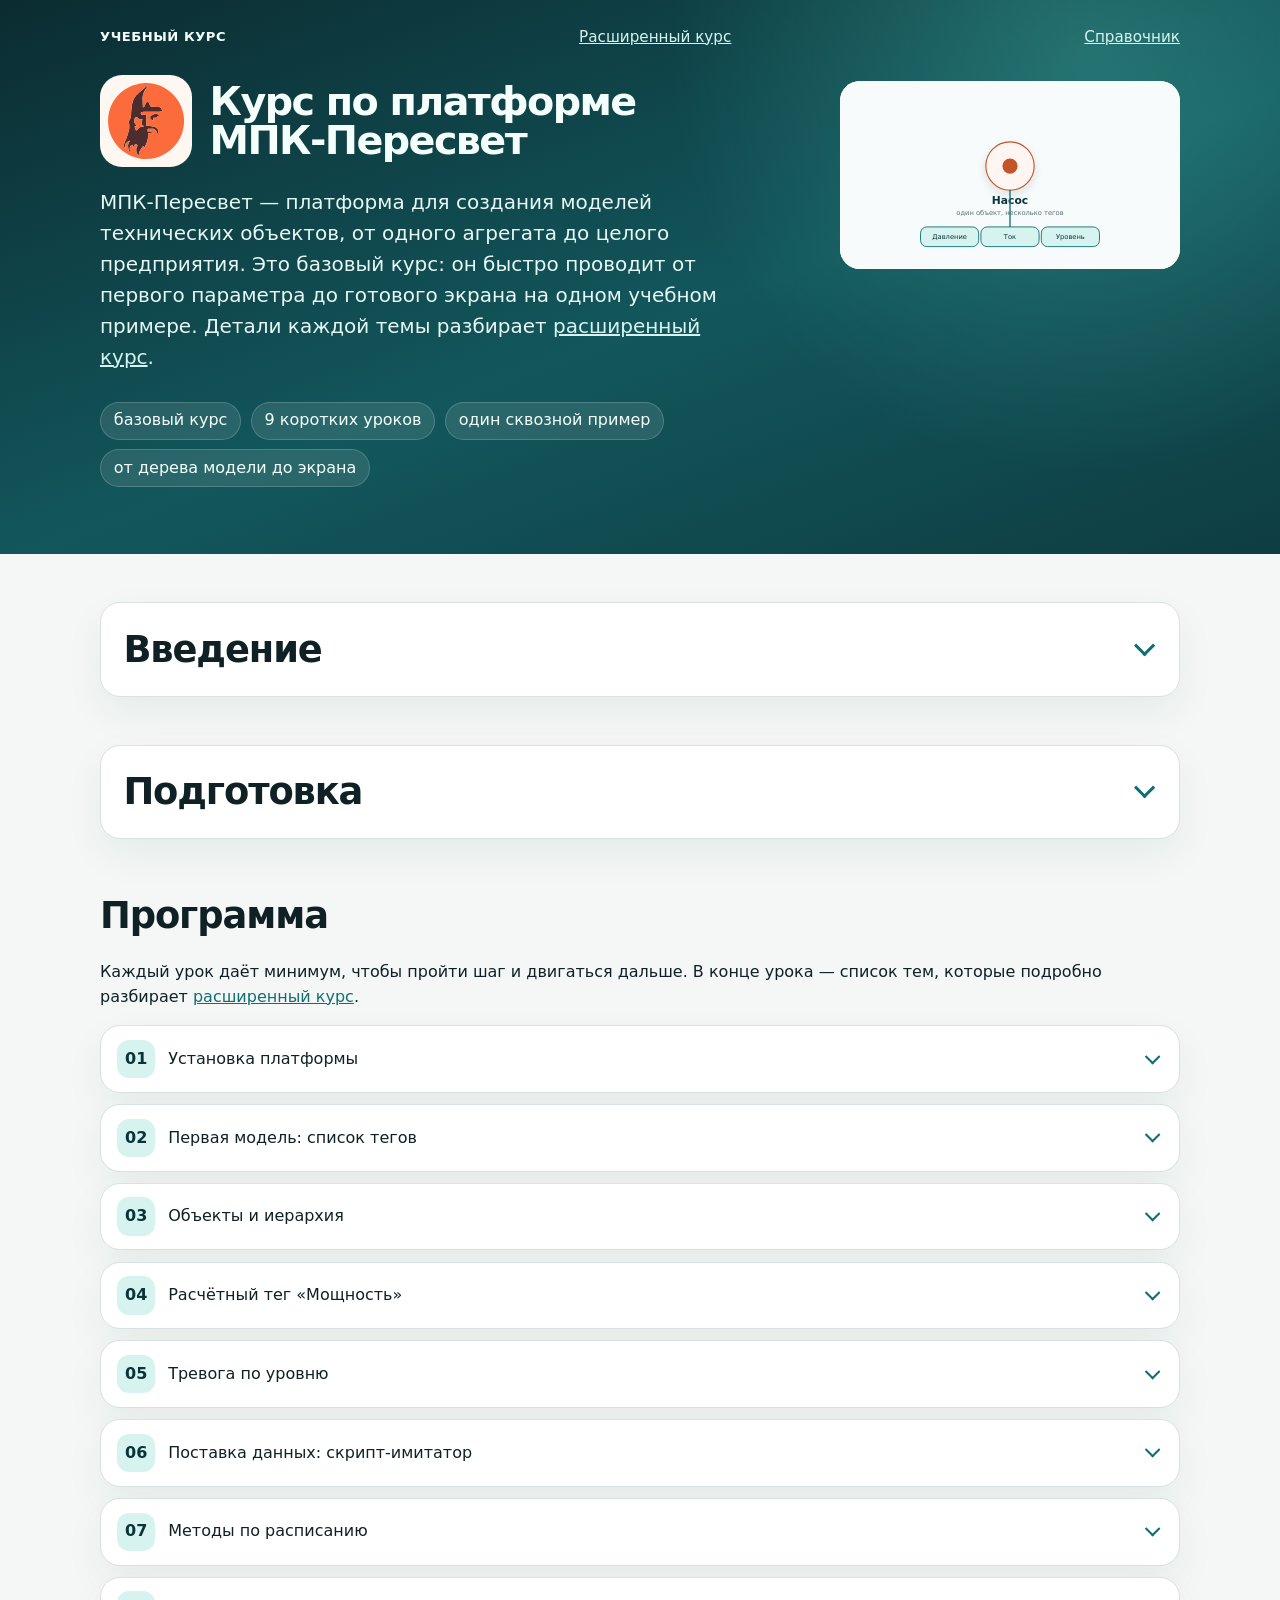
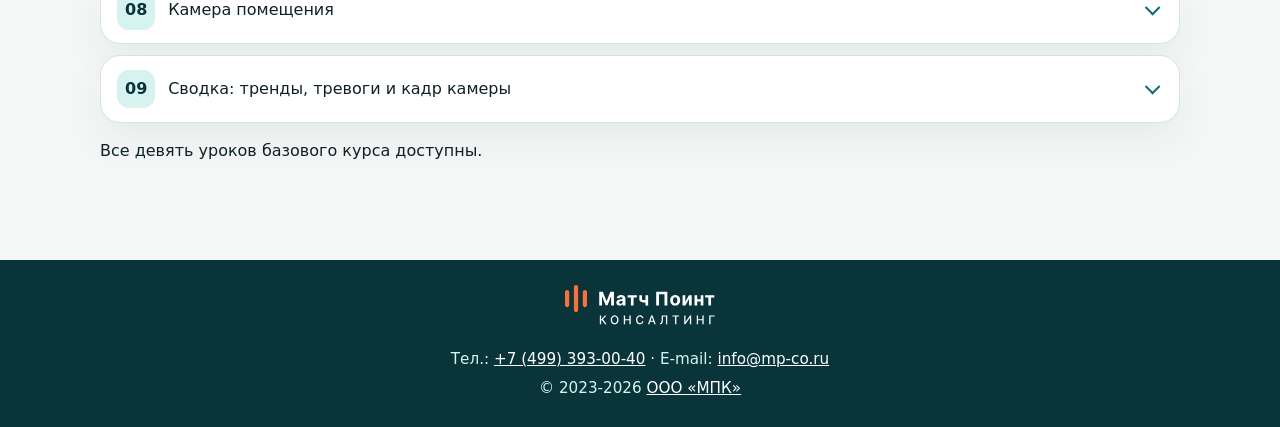
==== commit 9e5c1201: "#5 урок 4 и множество изменений для новой версии платформы" ====
--- a/01.base/index.html
+++ b/01.base/index.html
@@ -22,7 +22,7 @@
     <symbol id="icon-camera" viewBox="0 0 120 90"><rect x="6" y="24" width="66" height="44" rx="6" fill="#ffffff" stroke="#0f6e73"/><circle cx="39" cy="46" r="13" fill="#d7f3ef" stroke="#0f6e73"/><circle cx="39" cy="46" r="5" fill="#0f6e73" stroke="none"/><circle cx="62" cy="33" r="3" fill="#c4552a" stroke="#0f6e73"/><path d="M72 42l26-14v36l-26-14z" fill="#fff6f1" stroke="#c4552a"/><path d="M106 34v24" stroke="#0f6e73"/></symbol>
     <symbol id="icon-calendar" viewBox="0 0 120 90"><circle cx="22" cy="24" r="16" fill="#ffffff" stroke="#0f6e73"/><path d="M22 14v10l7 5" stroke="#0f6e73"/><path d="M40 24H56" stroke="#0f6e73"/><path d="M54 20l6 4-6 4" fill="#0f6e73" stroke="none"/><rect x="60" y="12" width="30" height="24" rx="5" fill="#d7f3ef" stroke="#0f6e73"/><text x="75" y="29" text-anchor="middle" font-size="12" font-weight="700" fill="#08343a" stroke="none">f</text><rect x="8" y="52" width="34" height="26" rx="5" fill="#ffffff" stroke="#0f6e73"/><circle cx="25" cy="65" r="6" fill="#d7f3ef" stroke="#0f6e73"/><path d="M42 60l8-5v20l-8-5" fill="#ffffff" stroke="#0f6e73"/><path d="M58 54v22c0 5 26 5 26 0v-22" fill="#ffffff" stroke="#0f6e73"/><ellipse cx="71.0" cy="54" rx="13.0" ry="4" fill="#d7f3ef" stroke="#0f6e73"/><rect x="92" y="48" width="24" height="32" rx="5" fill="#fff6f1" stroke="#c4552a"/><path d="M97 72l4-6 4 3 6-9" stroke="#c4552a"/></symbol>
     <symbol id="icon-check" viewBox="0 0 120 90"><rect x="6" y="10" width="74" height="56" rx="5" fill="#ffffff" stroke="#0f6e73"/><path d="M6 22h74" stroke="#0f6e73"/><circle cx="14" cy="16" r="2" fill="#c4552a" stroke="#0f6e73"/><circle cx="22" cy="16" r="2" fill="#d7f3ef" stroke="#0f6e73"/><circle cx="30" cy="16" r="2" fill="#d7f3ef" stroke="#0f6e73"/><path d="M28 44l9 9 18-18" stroke="#c4552a" stroke-width="3"/><path d="M88 34v30c0 5 26 5 26 0v-30" fill="#ffffff" stroke="#0f6e73"/><ellipse cx="101.0" cy="34" rx="13.0" ry="4" fill="#d7f3ef" stroke="#0f6e73"/><text x="101" y="84" text-anchor="middle" font-size="9" font-weight="700" fill="#0f6e73" stroke="none">PG</text></symbol>
-    <symbol id="icon-book" viewBox="0 0 120 90"><path d="M10 16h40a10 10 0 0 1 10 10v54a10 10 0 0 0-10-10H10Z" fill="#ffffff" stroke="#0f6e73"/><path d="M110 16H70a10 10 0 0 0-10 10v54a10 10 0 0 1 10-10h40Z" fill="#d7f3ef" stroke="#0f6e73"/><text x="32" y="38" text-anchor="middle" font-size="9" font-weight="700" fill="#0f6e73" stroke="none">Python</text><text x="32" y="56" text-anchor="middle" font-size="9" font-weight="700" fill="#0f6e73" stroke="none">SQL</text><text x="88" y="38" text-anchor="middle" font-size="9" font-weight="700" fill="#0f6e73" stroke="none">curl</text><text x="88" y="56" text-anchor="middle" font-size="9" font-weight="700" fill="#0f6e73" stroke="none">Grafana</text></symbol>
+    <symbol id="icon-book" viewBox="0 0 120 90"><path d="M10 16h40a10 10 0 0 1 10 10v54a10 10 0 0 0-10-10H10Z" fill="#ffffff" stroke="#0f6e73"/><path d="M110 16H70a10 10 0 0 0-10 10v54a10 10 0 0 1 10-10h40Z" fill="#d7f3ef" stroke="#0f6e73"/><text x="32" y="38" text-anchor="middle" font-size="9" font-weight="700" fill="#0f6e73" stroke="none">HTML</text><text x="32" y="56" text-anchor="middle" font-size="9" font-weight="700" fill="#0f6e73" stroke="none">SQL</text><text x="88" y="38" text-anchor="middle" font-size="9" font-weight="700" fill="#0f6e73" stroke="none">curl</text><text x="88" y="56" text-anchor="middle" font-size="9" font-weight="700" fill="#0f6e73" stroke="none">Grafana</text></symbol>
     <symbol id="icon-pump" viewBox="0 0 120 90"><rect x="6" y="14" width="30" height="56" rx="6" fill="#ffffff" stroke="#0f6e73"/><rect x="9" y="40" width="24" height="27" rx="3" fill="#d7f3ef" stroke="none"/><path d="M36 60h16" stroke="#0f6e73"/><circle cx="66" cy="60" r="14" fill="#fff6f1" stroke="#c4552a"/><circle cx="66" cy="60" r="4" fill="#c4552a" stroke="none"/><path d="M80 60h34M100 60V40" stroke="#0f6e73"/><circle cx="100" cy="30" r="10" fill="#ffffff" stroke="#0f6e73"/><path d="M100 30l5-5" stroke="#c4552a"/><circle cx="66" cy="30" r="6" fill="#d7f3ef" stroke="#0f6e73"/><path d="M66 36v10" stroke="#0f6e73"/></symbol>
     <symbol id="icon-industry" viewBox="0 0 120 90"><path d="M8 80V44l22-12v12l22-12v12l22-12v48Z" fill="#ffffff" stroke="#0f6e73"/><path d="M80 80V14h12v66" fill="#d7f3ef" stroke="#0f6e73"/><path d="M8 80h104" stroke="#0f6e73"/><rect x="16" y="56" width="12" height="10" rx="5" fill="#d7f3ef" stroke="#0f6e73"/><rect x="38" y="56" width="12" height="10" rx="5" fill="#d7f3ef" stroke="#0f6e73"/><rect x="60" y="56" width="12" height="10" rx="5" fill="#d7f3ef" stroke="#0f6e73"/><circle cx="104" cy="30" r="8" fill="#fff6f1" stroke="#c4552a"/><path d="M101 30h6M104 27v6" stroke="#c4552a"/></symbol>
     <symbol id="icon-maint" viewBox="0 0 120 90"><circle cx="34" cy="44" r="18" fill="#d7f3ef" stroke="#0f6e73"/><circle cx="34" cy="44" r="7" fill="#ffffff" stroke="#0f6e73"/><path d="M34 20v6M34 62v6M10 44h6M52 44h6M17 27l4 4M47 57l4 4M17 61l4-4M47 31l4-4" stroke="#0f6e73"/><path d="M66 70h48M66 70V20" stroke="#0f6e73"/><path d="M68 60l10-4 10 2 10-12 12-16" stroke="#c4552a"/><circle cx="110" cy="30" r="3" fill="#fff6f1" stroke="#c4552a"/></symbol>
@@ -35,6 +35,7 @@
     <div class="wrap">
       <nav class="nav">
         <span class="brand">Учебный курс</span>
+        <a href="../02.advanced/index.html">Расширенный курс</a>
         <a href="https://mp-co-ru.github.io/peresvet/index.html">Справочник</a>
       </nav>
       <div class="hero-layout">
@@ -43,7 +44,7 @@
             <img class="logo" src="pics/logo.svg" alt="Знак МПК-Пересвет">
             <h1>Курс по платформе <span>МПК-Пересвет</span></h1>
           </div>
-          <p class="lead">МПК-Пересвет — платформа для создания моделей технических объектов, от одного агрегата до целого предприятия. Это базовый курс: он быстро проводит от первого параметра до готового экрана на одном учебном примере. Детали каждой темы разбирает расширенный курс.</p>
+          <p class="lead">МПК-Пересвет — платформа для создания моделей технических объектов, от одного агрегата до целого предприятия. Это базовый курс: он быстро проводит от первого параметра до готового экрана на одном учебном примере. Детали каждой темы разбирает <a href="../02.advanced/index.html">расширенный курс</a>.</p>
           <ul class="pills">
             <li>базовый курс</li>
             <li>9 коротких уроков</li>
@@ -125,8 +126,8 @@
       <div class="wrap">
         <h2>С чего можно начинать</h2>
         <div class="grid start-grid">
-          <article class="card"><svg class="card-icon"><use href="#icon-check"></use></svg><div class="k">Нужно</div><p>Виртуальная машина с Ubuntu Server и Docker (раздел «Подготовка»), уверенная работа в браузере и командной строке. Установку платформы разбирает первый урок.</p></article>
-          <article class="card"><svg class="card-icon"><use href="#icon-book"></use></svg><div class="k">Не обязательно</div><p>Знание Python, SQL и Grafana. Всё необходимое объясняется в тех уроках, где оно появляется.</p></article>
+          <article class="card"><svg class="card-icon"><use href="#icon-check"></use></svg><div class="k">Нужно</div><p>Виртуальная машина с Ubuntu Server и Docker, уверенная работа в браузере и командной строке, понимание формата JSON, основы JSONata и умение писать на Python (раздел «Подготовка»). Установку платформы разбирает первый урок.</p></article>
+          <article class="card"><svg class="card-icon"><use href="#icon-book"></use></svg><div class="k">Не обязательно</div><p>Знание SQL и Grafana. Всё необходимое объясняется в тех уроках, где оно появляется.</p></article>
           <article class="card"><svg class="card-icon"><use href="#icon-pump"></use></svg><div class="k">Учебный пример</div><p>Насосная станция: бак, насос, датчики давления, тока и уровня. Каждый урок добавляет к ней что-то новое.</p></article>
         </div>
       </div>
@@ -137,38 +138,50 @@
 
     <section id="prep" class="prep-section">
       <div class="wrap">
-        <h2>Подготовка</h2>
-        <div class="card prep">
-          <p>Все уроки курса проводятся на виртуальной машине с <b>Ubuntu Server 26.04.1</b>, на которой установлены Docker Engine и плагин Docker Compose. Платформа работает в контейнерах, поэтому подготовьте машину до первого урока.</p>
-          <p>На виртуальной машине должны быть:</p>
-          <ul>
-            <li>Ubuntu Server 26.04.1;</li>
-            <li><a href="https://docs.docker.com/engine/install/">Docker Engine</a> с плагином <code>docker compose</code>;</li>
-            <li>право запускать Docker без <code>sudo</code> — см. <a href="https://docs.docker.com/engine/install/linux-postinstall/">настройку после установки Docker</a>;</li>
-            <li>доступ в интернет: при первом запуске скачиваются образы контейнеров;</li>
-            <li>сетевой адрес (IPv4), по которому виртуальная машина доступна из браузера на вашем компьютере.</li>
-          </ul>
-          <p>Для установки платформы от вас потребуется умение работать в командной строке Linux и базовые знания по администрированию Linux: установка пакетов, работа с файлами и правами доступа, настройка сети, запуск и остановка сервисов.</p>
-        </div>
+        <details class="intro">
+          <summary><h2>Подготовка</h2><span class="chev" aria-hidden="true"></span></summary>
+          <section class="intro-part prep">
+            <h2>Виртуальная машина</h2>
+            <p>Все уроки курса проводятся на виртуальной машине с <b>Ubuntu Server 26.04.1</b>, на которой установлены Docker Engine и плагин Docker Compose. Платформа работает в контейнерах, поэтому подготовьте машину до первого урока.</p>
+            <p>На виртуальной машине должны быть:</p>
+            <ul>
+              <li>Ubuntu Server 26.04.1;</li>
+              <li><a href="https://docs.docker.com/engine/install/">Docker Engine</a> с плагином <code>docker compose</code>;</li>
+              <li>право запускать Docker без <code>sudo</code> — см. <a href="https://docs.docker.com/engine/install/linux-postinstall/">настройку после установки Docker</a>;</li>
+              <li>доступ в интернет: при первом запуске скачиваются образы контейнеров;</li>
+              <li>сетевой адрес (IPv4), по которому виртуальная машина доступна из браузера на вашем компьютере.</li>
+            </ul>
+            <p>Для установки платформы от вас потребуется умение работать в командной строке Linux и базовые знания по администрированию Linux: установка пакетов, работа с файлами и правами доступа, настройка сети, запуск и остановка сервисов.</p>
+          </section>
+          <section class="intro-part prep">
+            <h2>Что нужно знать</h2>
+            <p>Уроки не объясняют эти три темы, а сразу ими пользуются. Освойте их до начала курса.</p>
+            <ul>
+              <li><b>Формат JSON.</b> Через API платформа принимает и отдаёт данные только в JSON: запросы на запись и чтение тегов, ответы на них, конфигурации узлов в Конфигураторе. Нужно свободно читать и писать объекты, массивы, строки, числа, <code>true</code>, <code>false</code> и <code>null</code>. Описание формата — на <a href="https://www.json.org/json-ru.html">json.org</a>.</li>
+              <li><b>Основы JSONata.</b> JSONata — язык запросов к JSON. С его помощью из ответа платформы достают нужное значение: например, выражение <code>$.data[0].data[0][1]</code> берёт значение первой точки первого тега. Достаточно уметь обращаться к полям объекта и элементам массива и выбирать все элементы массива сразу. Документация — на <a href="https://jsonata.org/">jsonata.org</a>, выражения удобно пробовать на своих данных в песочнице <a href="https://try.jsonata.org/">try.jsonata.org</a>. Если вы уже знаете JSONPath, на первое время хватит и его: простые пути в обоих языках выглядят похоже, а в экранах Grafana поля задаются именно на JSONPath.</li>
+              <li><b>Python.</b> На Python в курсе пишутся методы — расчёты, которые вызывает платформа, — и скрипт-имитатор, который поставляет данные. Нужно понимать функции, в том числе асинхронные (<code>async def</code>), списки и словари, импорт модулей и установку пакетов в виртуальное окружение через <code>pip</code>. Хорошее начало — <a href="https://docs.python.org/3/tutorial/">официальный учебник Python</a>. Примеры методов на других языках появятся позже.</li>
+            </ul>
+          </section>
+        </details>
       </div>
     </section>
 
     <section id="program">
       <div class="wrap">
         <h2>Программа</h2>
-        <p>Каждый урок даёт минимум, чтобы пройти шаг и двигаться дальше. В конце урока — список тем, которые подробно разбирает расширенный курс.</p>
+        <p>Каждый урок даёт минимум, чтобы пройти шаг и двигаться дальше. В конце урока — список тем, которые подробно разбирает <a href="../02.advanced/index.html">расширенный курс</a>.</p>
         <ol class="path">
           <li><details><summary><span class="n">01</span><span class="t">Установка платформы</span><span class="chev" aria-hidden="true"></span></summary><div class="more"><ul><li>Установка из готового дистрибутива одной командой.</li><li>Вход в Конфигуратор.</li></ul><a class="open" href="lesson-01.html">Открыть урок →</a></div></details></li>
           <li><details><summary><span class="n">02</span><span class="t">Первая модель: список тегов</span><span class="chev" aria-hidden="true"></span></summary><div class="more"><ul><li>Простейшая модель — теги в корне «Теги», без объектов.</li><li>Параметры давления, тока и уровня.</li><li>Привязка к хранилищу, запись значения и чтение его обратно.</li></ul><a class="open" href="lesson-02.html">Открыть урок →</a></div></details></li>
           <li><details><summary><span class="n">03</span><span class="t">Объекты и иерархия</span><span class="chev" aria-hidden="true"></span></summary><div class="more"><ul><li>Объекты «Цех» и «Насос», папка «Насосы».</li><li>Перенос тегов и объектов мышью.</li><li>Как положение узла отражается в привязках хранилища.</li></ul><a class="open" href="lesson-03.html">Открыть урок →</a></div></details></li>
-          <li class="later"><details><summary><span class="n">04</span><span class="t">Расчётный тег «Мощность»</span><span class="chev" aria-hidden="true"></span></summary><div class="more"><ul><li>Первый метод: мощность двигателя по току.</li><li>Запуск метода при изменении значения тега.</li><li>Результат расчёта записывается в отдельный тег.</li></ul><span class="soon">Урок готовится</span></div></details></li>
-          <li class="later"><details><summary><span class="n">05</span><span class="t">Тревога по уровню</span><span class="chev" aria-hidden="true"></span></summary><div class="more"><ul><li>Тревога по границе: уровень в баке выше 90 %.</li><li>Тревога по результату расчёта метода.</li><li>Активные тревоги и их квитирование.</li></ul><span class="soon">Урок готовится</span></div></details></li>
-          <li class="later"><details><summary><span class="n">06</span><span class="t">Поставка данных: скрипт-имитатор</span><span class="chev" aria-hidden="true"></span></summary><div class="more"><ul><li>Запись значений в теги через API: команда curl и короткий скрипт.</li><li>Имитатор насосной станции: давление, ток и уровень меняются сами.</li><li>Значения приходят без ручной записи, их видно в истории тегов.</li></ul><span class="soon">Урок готовится</span></div></details></li>
-          <li class="later"><details><summary><span class="n">07</span><span class="t">Методы по расписанию</span><span class="chev" aria-hidden="true"></span></summary><div class="more"><ul><li>Расписание генерирует события по таймеру.</li><li>Метод, который раз в час считает итоги.</li><li>Отчёт за период.</li></ul><span class="soon">Урок готовится</span></div></details></li>
-          <li class="later"><details><summary><span class="n">08</span><span class="t">Камера помещения</span><span class="chev" aria-hidden="true"></span></summary><div class="more"><ul><li>Объект «Помещение» и подключение IP-камеры.</li><li>Видео и кадр камеры в модели.</li><li>Видеоархив.</li></ul><span class="soon">Урок готовится</span></div></details></li>
-          <li class="later"><details><summary><span class="n">09</span><span class="t">Сводка: тренды, тревоги и кадр камеры</span><span class="chev" aria-hidden="true"></span></summary><div class="more"><ul><li>Сводный экран в Grafana.</li><li>Тренды, тревоги и кадр камеры на одном экране.</li><li>Все данные берутся через одну модель.</li></ul><span class="soon">Урок готовится</span></div></details></li>
+          <li><details><summary><span class="n">04</span><span class="t">Расчётный тег «Мощность»</span><span class="chev" aria-hidden="true"></span></summary><div class="more"><ul><li>Первый метод: мощность двигателя по току.</li><li>Исполнитель на Python и запуск метода при новом значении тега.</li><li>Дополнение: методы в VSCode на prs-methods-core, тесты и отладка.</li></ul><a class="open" href="lesson-04.html">Открыть урок →</a></div></details></li>
+          <li><details><summary><span class="n">05</span><span class="t">Тревога по уровню</span><span class="chev" aria-hidden="true"></span></summary><div class="more"><ul><li>Тревога по границе: уровень в баке 90 % и выше.</li><li>Красный кружок в дереве, список тревог и квитирование в Конфигураторе.</li><li>Возникновение, квитирование и пропадание тревоги, история срабатываний.</li></ul><a class="open" href="lesson-05.html">Открыть урок →</a></div></details></li>
+          <li><details><summary><span class="n">06</span><span class="t">Поставка данных: скрипт-имитатор</span><span class="chev" aria-hidden="true"></span></summary><div class="more"><ul><li>Короткий скрипт на Python записывает значения в теги тем же запросом, что и Конфигуратор.</li><li>Имитатор насосной станции: давление, ток и уровень меняются сами.</li><li>Значения приходят без ручной записи, их видно в истории тегов.</li></ul><a class="open" href="lesson-06.html">Открыть урок →</a></div></details></li>
+          <li><details><summary><span class="n">07</span><span class="t">Методы по расписанию</span><span class="chev" aria-hidden="true"></span></summary><div class="more"><ul><li>Расписание генерирует события по таймеру.</li><li>Метод, который раз в минуту считает среднюю мощность.</li><li>Отчёт за период: выгрузка истории в CSV.</li><li>Дополнение: метод, который запускает тревога.</li></ul><a class="open" href="lesson-07.html">Открыть урок →</a></div></details></li>
+          <li><details><summary><span class="n">08</span><span class="t">Камера помещения</span><span class="chev" aria-hidden="true"></span></summary><div class="more"><ul><li>Объект «Помещение» и подключение IP-камеры.</li><li>Живое видео и кадр камеры в модели.</li><li>Видеоархив: кадр на момент и запись за период.</li></ul><a class="open" href="lesson-08.html">Открыть урок →</a></div></details></li>
+          <li><details><summary><span class="n">09</span><span class="t">Сводка: тренды, тревоги и кадр камеры</span><span class="chev" aria-hidden="true"></span></summary><div class="more"><ul><li>Источник данных peresvet, который ставится вместе с платформой.</li><li>Тренды, тревоги и кадр камеры на одном экране.</li><li>Все данные берутся через одну модель.</li></ul><a class="open" href="lesson-09.html">Открыть урок →</a></div></details></li>
         </ol>
-        <p>Сейчас доступны первые три урока. Остальные готовятся.</p>
+        <p>Все девять уроков базового курса доступны.</p>
       </div>
     </section>
   </main>
@@ -179,5 +192,6 @@
       <p>© 2023-2026 <a href="https://matchpoint-consulting.ru/">ООО «МПК»</a></p>
     </div>
   </footer>
+  <script src="course.js"></script>
 </body>
 </html>
--- a/01.base/course.css
+++ b/01.base/course.css
@@ -277,14 +277,48 @@
 .spoiler { margin: 0.8rem -1rem; padding: 0.45rem 1rem; border-radius: 14px; }
 .spoiler[open] { background: #edf4f4; }
 .spoiler[open] code { background: #fff; }
+.spoiler[open] pre code { background: none; }
+/* Дополнение к уроку: необязательная часть, свёрнута по умолчанию */
+.addon {
+  margin: 0.9rem 0;
+  padding: 1rem 1.1rem;
+  border: 1px dashed var(--teal);
+  border-radius: 20px;
+  background: var(--card);
+}
+.addon > summary {
+  display: flex;
+  gap: 0.8rem;
+  align-items: center;
+  cursor: pointer;
+  list-style: none;
+  color: var(--teal-deep);
+  font-size: clamp(1.15rem, 2vw, 1.4rem);
+  font-weight: 700;
+}
+.addon > summary::-webkit-details-marker { display: none; }
+.addon > summary .t { flex: 1 1 auto; }
+.addon > summary .tag {
+  flex: 0 0 auto;
+  padding: 0.15rem 0.6rem;
+  border-radius: 10px;
+  background: var(--mint);
+  color: var(--teal);
+  font-size: 0.8rem;
+  font-weight: 800;
+  letter-spacing: 0.06em;
+  text-transform: uppercase;
+}
+.addon[open] > summary { margin-bottom: 0.4rem; }
+.addon h3 { margin: 1.5rem 0 0.5rem; }
 .spoiler > summary { cursor: pointer; font-weight: 400; color: var(--teal); }
 .spoiler > :not(summary) { margin-left: 1.2rem; }
 .spoiler > :last-child { margin-bottom: 0.4rem; }
 @media (max-width: 800px) {
   .spoiler { margin-left: 0; margin-right: 0; }
 }
-.prep { padding: 1.2rem 1.4rem; }
 .prep ul { margin: 0.4rem 0 0; padding-left: 1.2rem; }
+.prep li { margin: 0.35rem 0; }
 .intro {
   background: var(--card);
   border: 1px solid var(--line);
@@ -311,6 +345,8 @@
 .path .more li { margin: 0.2rem 0; }
 .path .open { font-weight: 700; text-decoration: none; }
 .path .soon { color: var(--muted); font-size: 0.9rem; }
+.path .from { margin: 0 0 0.7rem; color: var(--muted); font-size: 0.9rem; }
+#program h3 { margin: 1.8rem 0 0.7rem; color: var(--teal-deep); font-size: 1.2rem; }
 .path .n {
   flex: 0 0 auto;
   width: 2.4rem;
